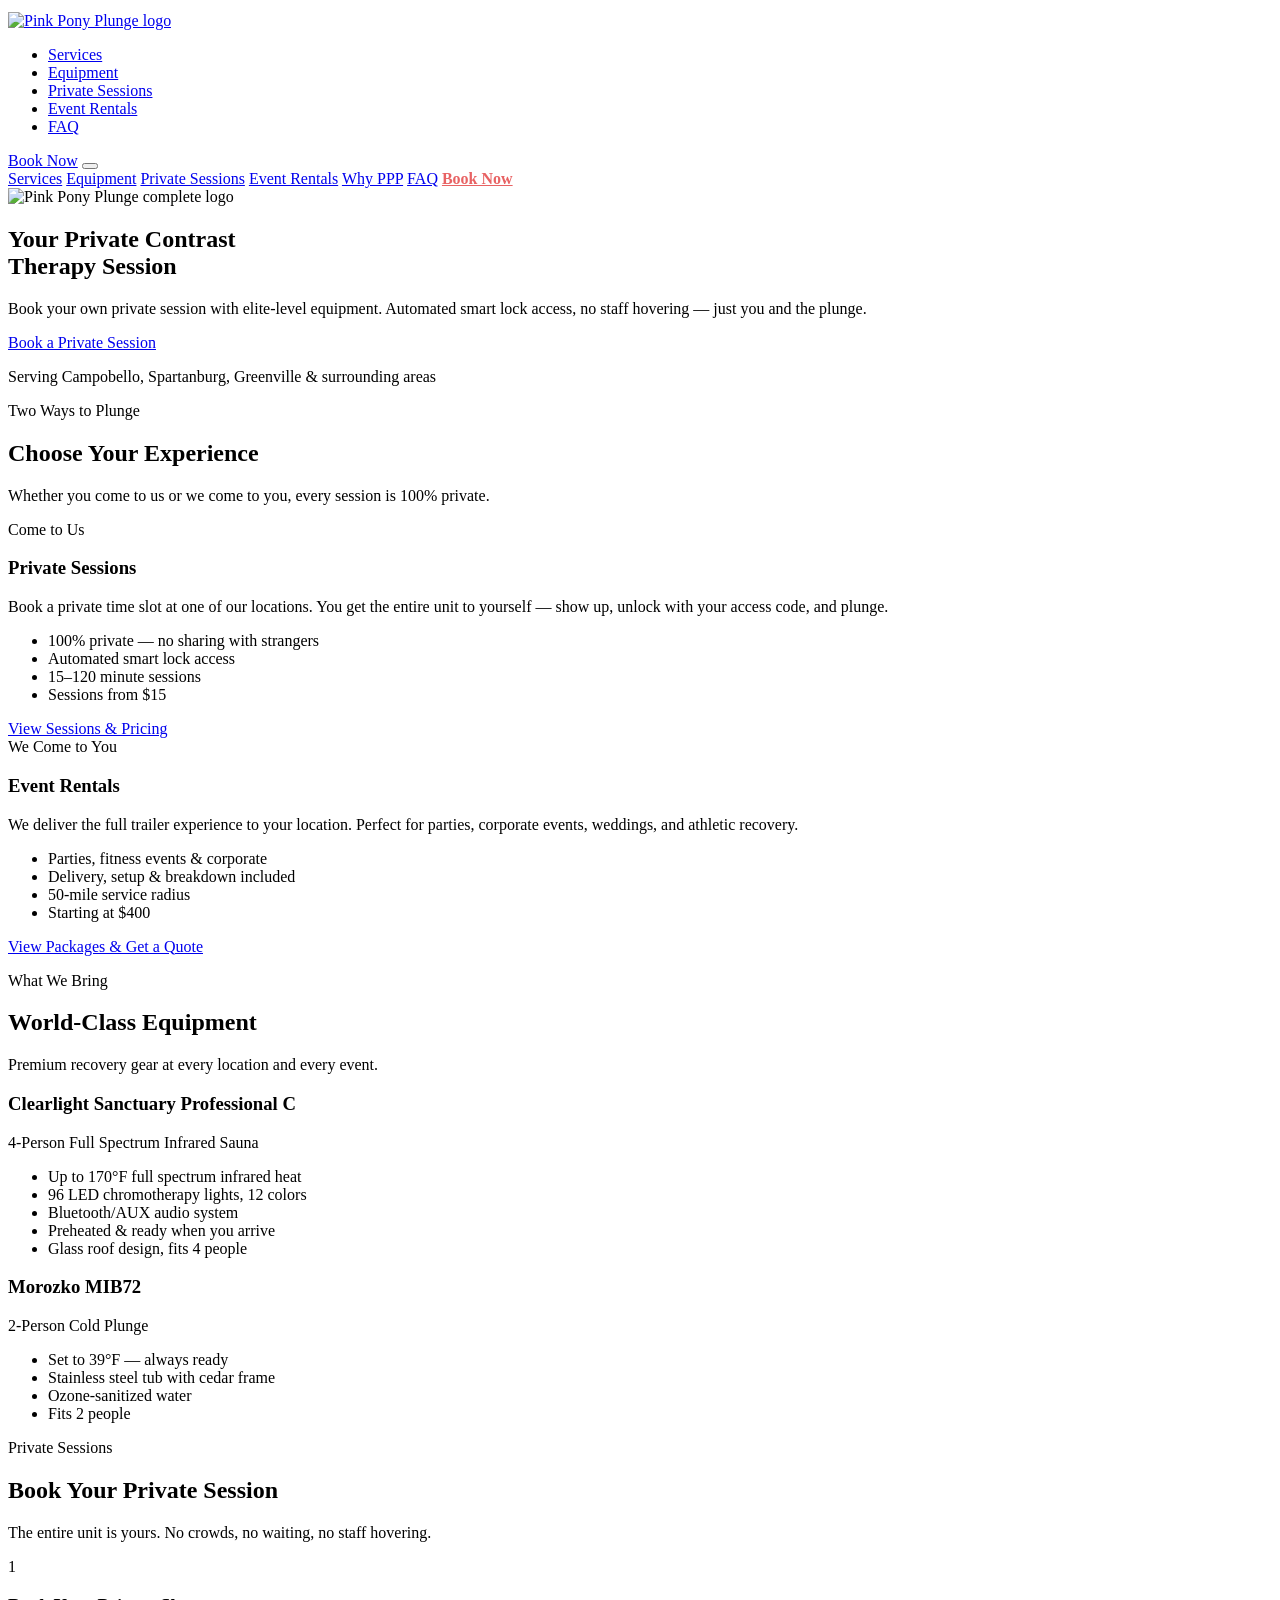
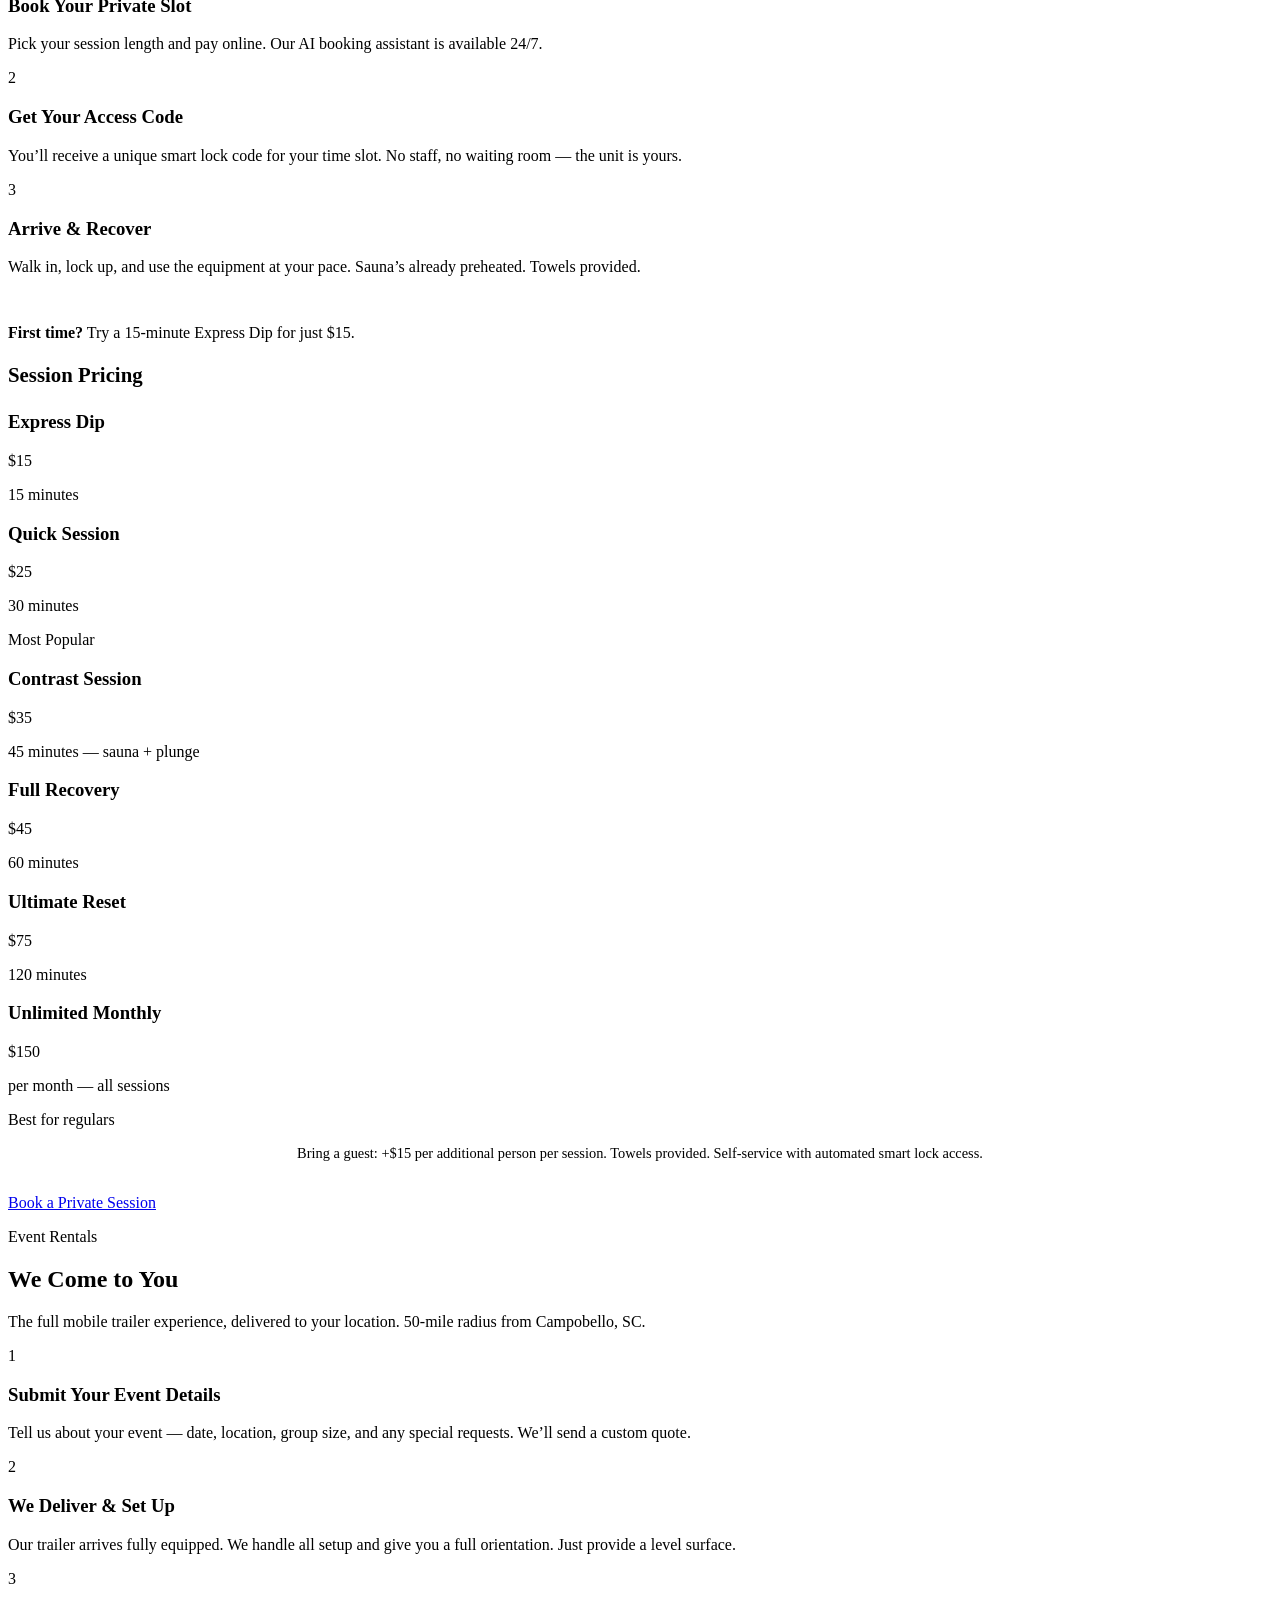
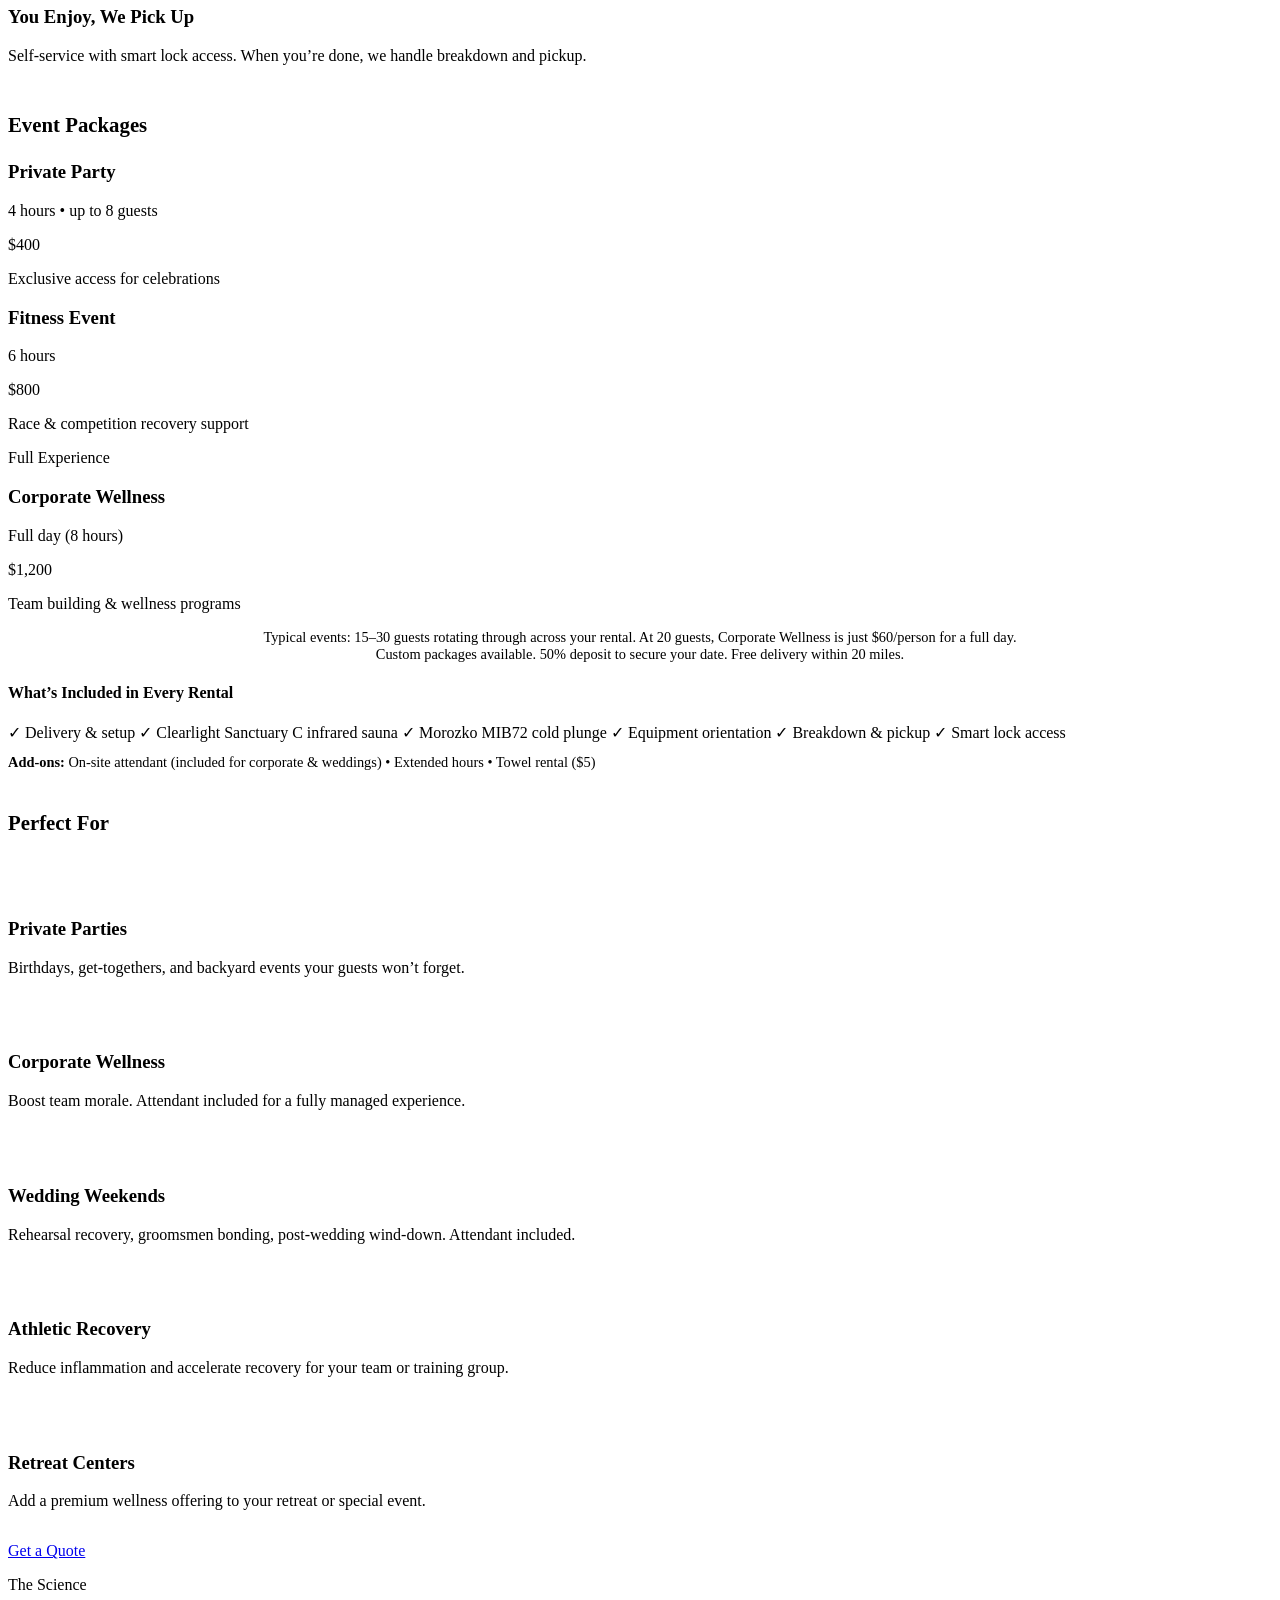
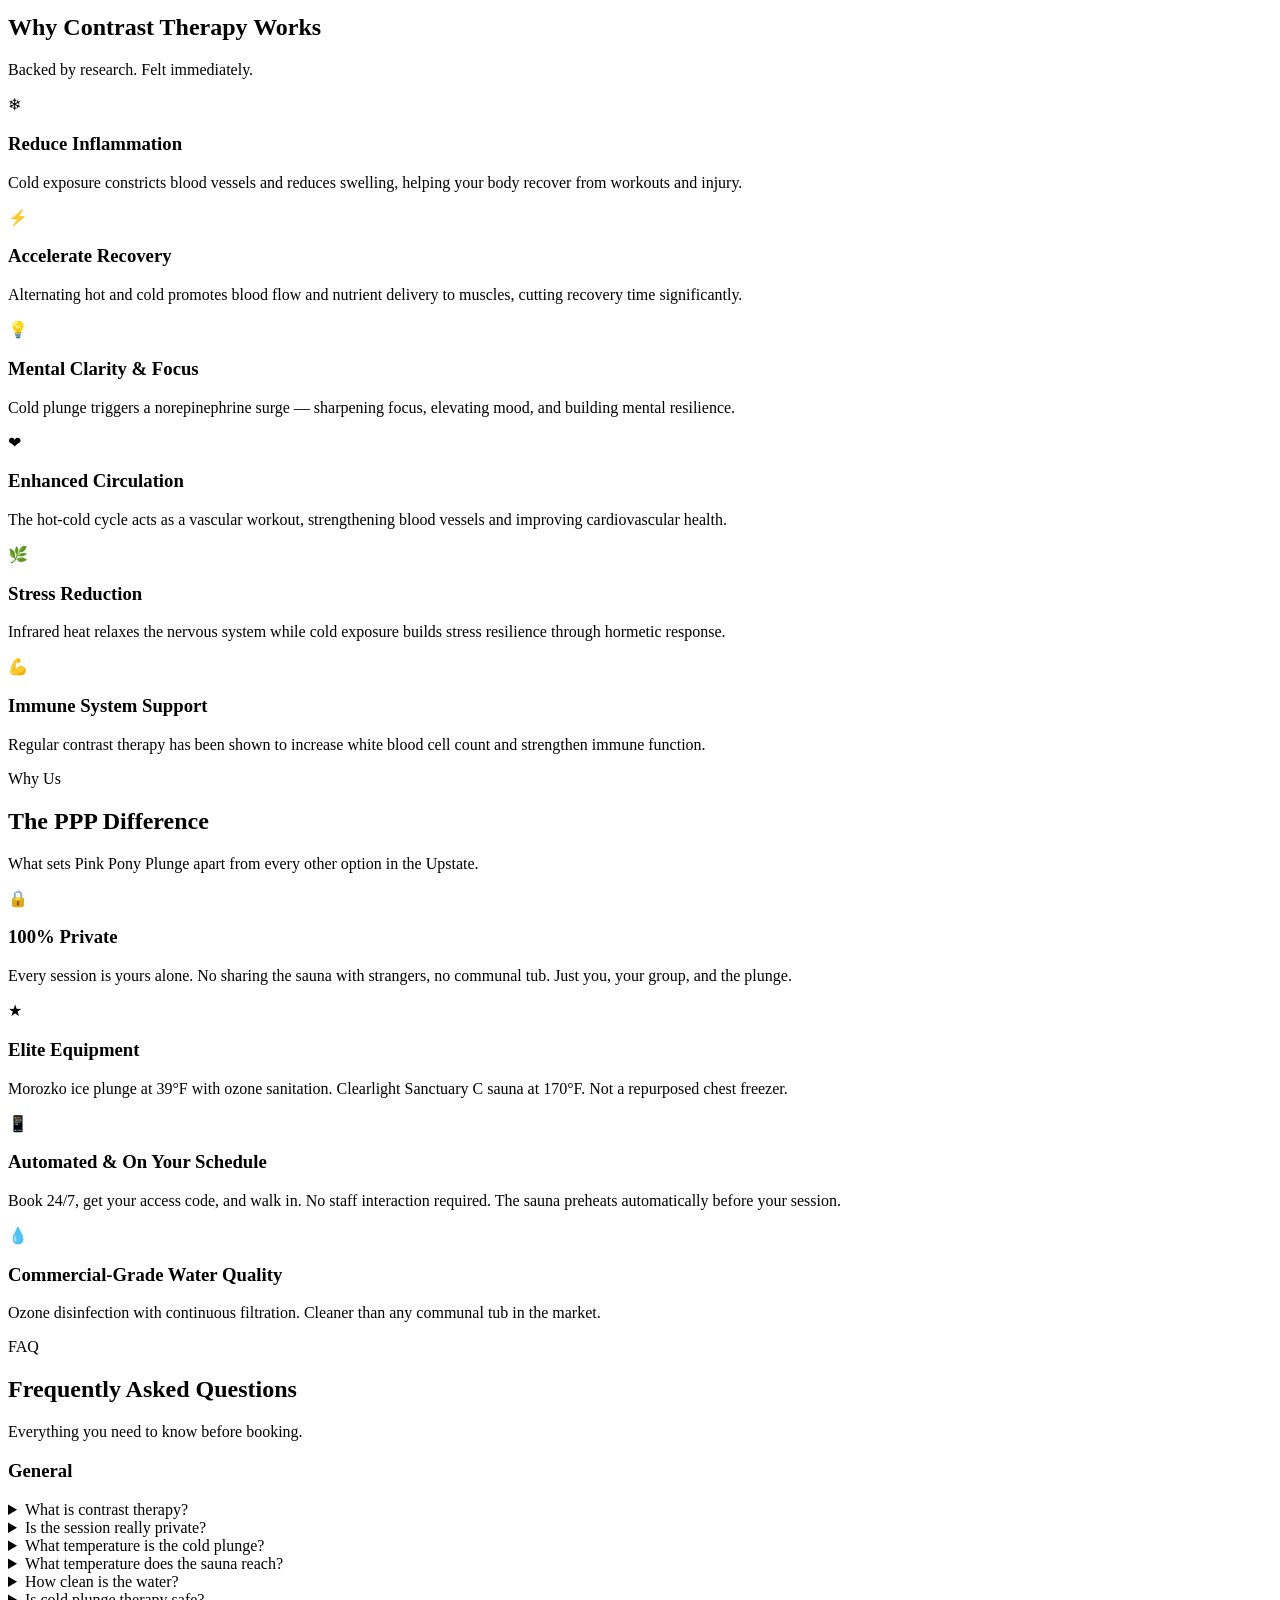
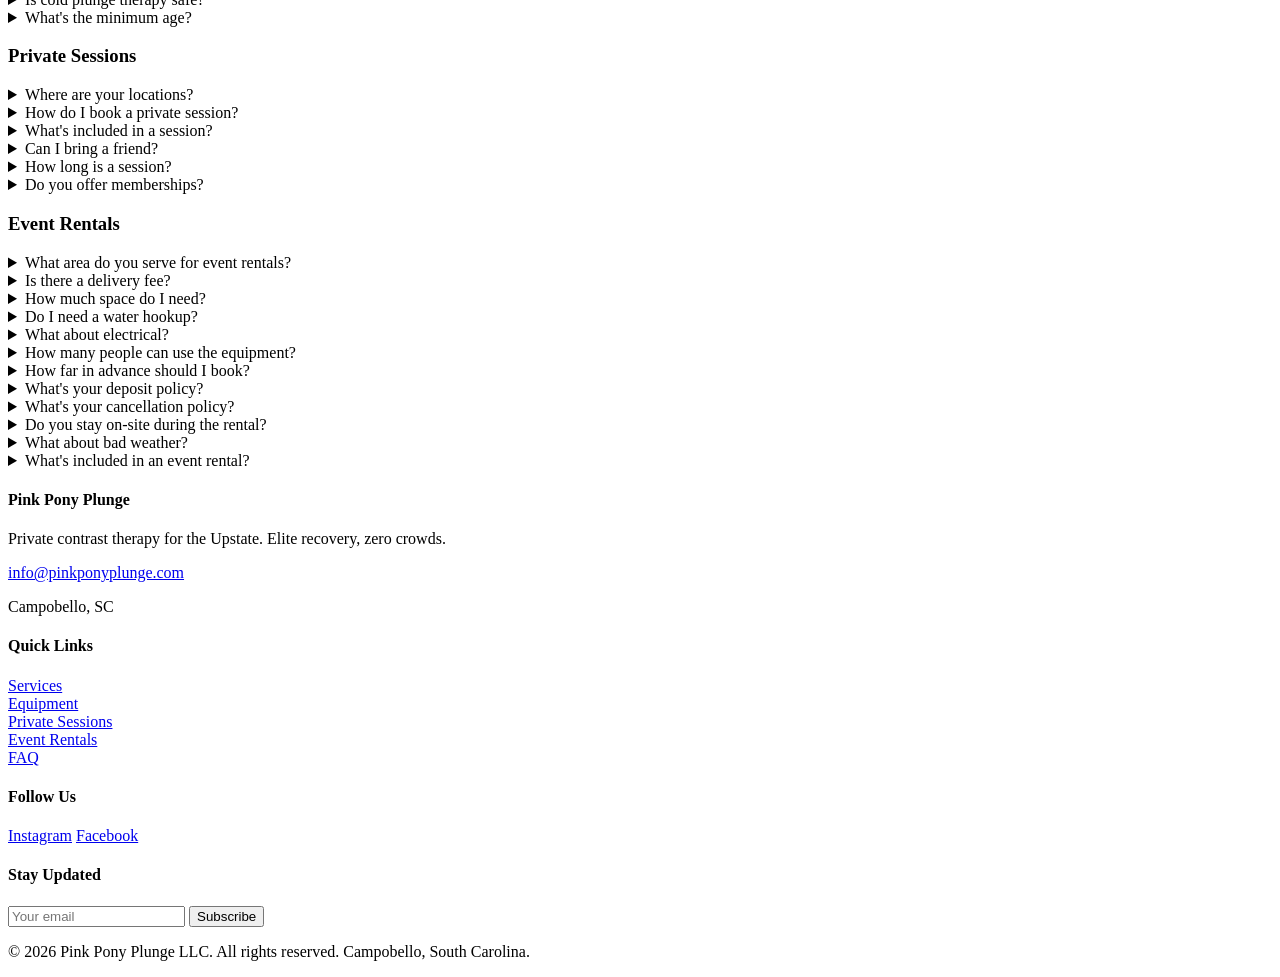
==== index.html @ 8731144d "Remove internal specs, show only booker-relevant content - Equipment: remove warranty, EMF/ELF jargo" ====
<!DOCTYPE html>
<html lang="en">

<head>
    <meta charset="UTF-8">
    <meta name="viewport" content="width=device-width, initial-scale=1.0">
    <title>Pink Pony Plunge | Private Sauna & Cold Plunge | Upstate SC</title>
    <meta name="description"
        content="Private contrast therapy sessions in Upstate SC. Book your own private sauna and cold plunge session with automated smart lock access. No crowds, no waiting.">
    <meta property="og:title" content="Pink Pony Plunge | Private Sauna & Cold Plunge">
    <meta property="og:description"
        content="Private contrast therapy for the Upstate. Book your own session with elite equipment and automated access.">
    <meta property="og:type" content="website">
    <link rel="icon" href="assets/favicon.png" type="image/png">
    <link rel="stylesheet" href="styles.css?v=4">
</head>

<body>

    <!-- ========== NAVIGATION ========== -->
    <nav class="navbar">
        <div class="container">
            <a href="#" class="nav-logo">
                <img src="assets/logo-cleaned.png" alt="Pink Pony Plunge logo"
                    style="height: 96px; width: auto; margin-top: 4px;">
            </a>

            <ul class="nav-links">
                <li><a href="#services">Services</a></li>
                <li><a href="#equipment">Equipment</a></li>
                <li><a href="#sessions">Private Sessions</a></li>
                <li><a href="#rentals">Event Rentals</a></li>
                <li><a href="#faq">FAQ</a></li>
            </ul>

            <a href="mailto:info@pinkponyplunge.com?subject=Booking%20Inquiry" class="btn btn-fire btn-sm nav-cta">Book
                Now</a>

            <button class="hamburger" id="hamburger" aria-label="Open menu">
                <span></span><span></span><span></span>
            </button>
        </div>

        <div class="mobile-menu" id="mobileMenu">
            <a href="#services">Services</a>
            <a href="#equipment">Equipment</a>
            <a href="#sessions">Private Sessions</a>
            <a href="#rentals">Event Rentals</a>
            <a href="#difference">Why PPP</a>
            <a href="#faq">FAQ</a>
            <a href="mailto:info@pinkponyplunge.com?subject=Booking%20Inquiry"
                style="color: #E86263; font-weight: 700;">Book Now</a>
        </div>
    </nav>

    <!-- ========== HERO ========== -->
    <section class="hero">
        <div class="container">
            <div class="hero-ribbon">
                <img src="assets/logo-cleaned.png" alt="Pink Pony Plunge complete logo" class="hero-logo">
            </div>
            <h1>Your Private Contrast<br>Therapy Session</h1>
            <p class="tagline">Book your own private session with elite-level equipment. Automated smart lock access, no staff hovering &mdash; just you and the plunge.</p>
            <div class="hero-buttons">
                <a href="#sessions" class="btn btn-fire">Book a Private Session</a>
                <a href="#rentals" class="btn btn-outline" style="border-color: #fff; color: #fff;">Rent for Your
                    Event</a>
            </div>
            <p class="service-area">Serving Campobello, Spartanburg, Greenville & surrounding areas</p>
        </div>
    </section>

    <!-- ========== TWO PATHS (Service Split) ========== -->
    <section id="services">
        <div class="container text-center">
            <p class="section-label">Two Ways to Plunge</p>
            <h2 class="section-title">Choose Your Experience</h2>
            <p class="section-subtitle">Whether you come to us or we come to you, every session is 100% private.</p>

            <div class="service-split">
                <div class="service-path path-fire">
                    <div class="path-badge">Come to Us</div>
                    <h3>Private Sessions</h3>
                    <p>Book a private time slot at one of our locations. You get the entire unit to yourself &mdash; show up, unlock with your access code, and plunge.</p>
                    <ul>
                        <li>100% private &mdash; no sharing with strangers</li>
                        <li>Automated smart lock access</li>
                        <li>15&ndash;120 minute sessions</li>
                        <li>Sessions from $15</li>
                    </ul>
                    <a href="#sessions" class="btn btn-fire">View Sessions & Pricing</a>
                </div>

                <div class="service-path path-ice">
                    <div class="path-badge">We Come to You</div>
                    <h3>Event Rentals</h3>
                    <p>We deliver the full trailer experience to your location. Perfect for parties, corporate events,
                        weddings, and athletic recovery.</p>
                    <ul>
                        <li>Parties, fitness events &amp; corporate</li>
                        <li>Delivery, setup &amp; breakdown included</li>
                        <li>50-mile service radius</li>
                        <li>Starting at $400</li>
                    </ul>
                    <a href="#rentals" class="btn btn-ice">View Packages & Get a Quote</a>
                </div>
            </div>
        </div>
    </section>

    <!-- ========== WHAT WE BRING ========== -->
    <section id="equipment" style="background: var(--ice-crystal);">
        <div class="container text-center">
            <p class="section-label">What We Bring</p>
            <h2 class="section-title">World-Class Equipment</h2>
            <p class="section-subtitle">Premium recovery gear at every location and every event.</p>

            <div class="equipment-grid">
                <div class="equipment-card fire">
                    <h3>Clearlight Sanctuary Professional C</h3>
                    <p class="card-subtitle">4-Person Full Spectrum Infrared Sauna</p>
                    <ul>
                        <li>Up to 170&deg;F full spectrum infrared heat</li>
                        <li>96 LED chromotherapy lights, 12 colors</li>
                        <li>Bluetooth/AUX audio system</li>
                        <li>Preheated &amp; ready when you arrive</li>
                        <li>Glass roof design, fits 4 people</li>
                    </ul>
                </div>

                <div class="equipment-card ice">
                    <h3>Morozko MIB72</h3>
                    <p class="card-subtitle">2-Person Cold Plunge</p>
                    <ul>
                        <li>Set to 39&deg;F &mdash; always ready</li>
                        <li>Stainless steel tub with cedar frame</li>
                        <li>Ozone-sanitized water</li>
                        <li>Fits 2 people</li>
                    </ul>
                </div>
            </div>
        </div>
    </section>

    <!-- ========== PRIVATE SESSIONS ========== -->
    <section id="sessions">
        <div class="container">
            <div class="text-center">
                <p class="section-label">Private Sessions</p>
                <h2 class="section-title">Book Your Private Session</h2>
                <p class="section-subtitle">The entire unit is yours. No crowds, no waiting, no staff hovering.</p>
            </div>

            <!-- How It Works -->
            <div class="steps-grid" style="margin-bottom: 48px;">
                <div class="step">
                    <div class="step-number">1</div>
                    <h3>Book Your Private Slot</h3>
                    <p>Pick your session length and pay online. Our AI booking assistant is available 24/7.</p>
                </div>
                <div class="step">
                    <div class="step-number">2</div>
                    <h3>Get Your Access Code</h3>
                    <p>You&rsquo;ll receive a unique smart lock code for your time slot. No staff, no waiting room &mdash; the unit is yours.</p>
                </div>
                <div class="step">
                    <div class="step-number">3</div>
                    <h3>Arrive & Recover</h3>
                    <p>Walk in, lock up, and use the equipment at your pace. Sauna&rsquo;s already preheated. Towels provided.</p>
                </div>
            </div>

            <!-- First-Timer Callout -->
            <div class="first-timer-banner">
                <strong>First time?</strong> Try a 15-minute Express Dip for just $15.
            </div>

            <!-- Session Pricing -->
            <div class="text-center">
                <h3 style="font-size: 1.3rem; margin-bottom: 24px; color: var(--charcoal);">Session Pricing</h3>
            </div>

            <div class="pricing-grid pricing-grid-6">
                <div class="pricing-card">
                    <h3>Express Dip</h3>
                    <div class="price">$15</div>
                    <p class="price-detail">15 minutes</p>
                </div>
                <div class="pricing-card">
                    <h3>Quick Session</h3>
                    <div class="price">$25</div>
                    <p class="price-detail">30 minutes</p>
                </div>
                <div class="pricing-card featured">
                    <span class="pricing-badge">Most Popular</span>
                    <h3>Contrast Session</h3>
                    <div class="price">$35</div>
                    <p class="price-detail">45 minutes &mdash; sauna + plunge</p>
                </div>
                <div class="pricing-card">
                    <h3>Full Recovery</h3>
                    <div class="price">$45</div>
                    <p class="price-detail">60 minutes</p>
                </div>
                <div class="pricing-card">
                    <h3>Ultimate Reset</h3>
                    <div class="price">$75</div>
                    <p class="price-detail">120 minutes</p>
                </div>
                <div class="pricing-card">
                    <h3>Unlimited Monthly</h3>
                    <div class="price">$150</div>
                    <p class="price-detail">per month &mdash; all sessions</p>
                    <span class="savings">Best for regulars</span>
                </div>
            </div>

            <p style="text-align: center; margin-top: 16px; color: var(--slate-gray); font-size: 0.9rem;">
                Bring a guest: +$15 per additional person per session. Towels provided. Self-service with automated smart lock access.
            </p>

            <div class="text-center" style="margin-top: 32px;">
                <a href="mailto:info@pinkponyplunge.com?subject=Book%20a%20Private%20Session" class="btn btn-fire">Book
                    a Private Session</a>
            </div>
        </div>
    </section>

    <!-- ========== EVENT RENTALS ========== -->
    <section id="rentals" style="background: var(--ice-crystal);">
        <div class="container">
            <div class="text-center">
                <p class="section-label">Event Rentals</p>
                <h2 class="section-title">We Come to You</h2>
                <p class="section-subtitle">The full mobile trailer experience, delivered to your location. 50-mile
                    radius from Campobello, SC.</p>
            </div>

            <!-- How It Works: Rentals -->
            <div class="steps-grid" style="margin-bottom: 48px;">
                <div class="step">
                    <div class="step-number">1</div>
                    <h3>Submit Your Event Details</h3>
                    <p>Tell us about your event &mdash; date, location, group size, and any special requests.
                        We&rsquo;ll send a custom quote.</p>
                </div>
                <div class="step">
                    <div class="step-number">2</div>
                    <h3>We Deliver & Set Up</h3>
                    <p>Our trailer arrives fully equipped. We handle all setup and give you a full orientation. Just
                        provide a level surface.</p>
                </div>
                <div class="step">
                    <div class="step-number">3</div>
                    <h3>You Enjoy, We Pick Up</h3>
                    <p>Self-service with smart lock access. When you&rsquo;re done, we handle breakdown and pickup.</p>
                </div>
            </div>

            <!-- Event Packages -->
            <div class="text-center">
                <h3 style="font-size: 1.3rem; margin-bottom: 24px; color: var(--charcoal);">Event Packages</h3>
            </div>

            <div class="rental-grid">
                <div class="rental-card">
                    <h3>Private Party</h3>
                    <p class="rental-duration">4 hours &bull; up to 8 guests</p>
                    <div class="price">$400</div>
                    <p class="price-detail">Exclusive access for celebrations</p>
                </div>
                <div class="rental-card">
                    <h3>Fitness Event</h3>
                    <p class="rental-duration">6 hours</p>
                    <div class="price">$800</div>
                    <p class="price-detail">Race &amp; competition recovery support</p>
                </div>
                <div class="rental-card featured">
                    <span class="pricing-badge">Full Experience</span>
                    <h3>Corporate Wellness</h3>
                    <p class="rental-duration">Full day (8 hours)</p>
                    <div class="price">$1,200</div>
                    <p class="price-detail">Team building &amp; wellness programs</p>
                </div>
            </div>

            <p style="text-align: center; margin-top: 16px; color: var(--slate-gray); font-size: 0.9rem;">
                Typical events: 15&ndash;30 guests rotating through across your rental. At 20 guests, Corporate Wellness is just $60/person for a full day.<br>
                Custom packages available. 50% deposit to secure your date. Free delivery within 20 miles.
            </p>

            <!-- What's Included -->
            <div class="included-box">
                <h4>What&rsquo;s Included in Every Rental</h4>
                <div class="included-grid">
                    <span>&#10003; Delivery &amp; setup</span>
                    <span>&#10003; Clearlight Sanctuary C infrared sauna</span>
                    <span>&#10003; Morozko MIB72 cold plunge</span>
                    <span>&#10003; Equipment orientation</span>
                    <span>&#10003; Breakdown &amp; pickup</span>
                    <span>&#10003; Smart lock access</span>
                </div>
                <p style="margin-top: 12px; font-size: 0.9rem; color: var(--slate-gray);">
                    <strong>Add-ons:</strong> On-site attendant (included for corporate &amp; weddings) &bull; Extended
                    hours &bull; Towel rental ($5)
                </p>
            </div>

            <!-- Use Cases -->
            <div class="text-center" style="margin-top: 40px;">
                <h3 style="font-size: 1.3rem; margin-bottom: 24px; color: var(--charcoal);">Perfect For</h3>
            </div>

            <div class="usecases-grid">
                <div class="usecase-card">
                    <div class="usecase-icon">
                        <svg xmlns="http://www.w3.org/2000/svg" fill="none" viewBox="0 0 24 24" stroke-width="1.5"
                            stroke="var(--fire-coral)" style="width: 36px; height: 36px;">
                            <path stroke-linecap="round" stroke-linejoin="round"
                                d="M9.813 15.904L9 18.75l-.813-2.846a4.5 4.5 0 00-3.09-3.09L2.25 12l2.846-.813a4.5 4.5 0 003.09-3.09L9 5.25l.813 2.846a4.5 4.5 0 003.09 3.09L15.75 12l-2.846.813a4.5 4.5 0 00-3.09 3.09zM18.259 8.715L18 9.75l-.259-1.035a3.375 3.375 0 00-2.455-2.456L14.25 6l1.036-.259a3.375 3.375 0 002.455-2.456L18 2.25l.259 1.035a3.375 3.375 0 002.456 2.456L21.75 6l-1.035.259a3.375 3.375 0 00-2.456 2.456zM16.894 20.567L16.5 21.75l-.394-1.183a2.25 2.25 0 00-1.423-1.423L13.5 18.75l1.183-.394a2.25 2.25 0 001.423-1.423l.394-1.183.394 1.183a2.25 2.25 0 001.423 1.423l1.183.394-1.183.394a2.25 2.25 0 00-1.423 1.423z" />
                        </svg>
                    </div>
                    <h3>Private Parties</h3>
                    <p>Birthdays, get-togethers, and backyard events your guests won&rsquo;t forget.</p>
                </div>
                <div class="usecase-card">
                    <div class="usecase-icon">
                        <svg xmlns="http://www.w3.org/2000/svg" fill="none" viewBox="0 0 24 24" stroke-width="1.5"
                            stroke="var(--sky-blue)" style="width: 36px; height: 36px;">
                            <path stroke-linecap="round" stroke-linejoin="round"
                                d="M2.25 21h19.5m-18-18v18m10.5-18v18m6-13.5V21M6.75 6.75h.75m-.75 3h.75m-.75 3h.75m3-6h.75m-.75 3h.75m-.75 3h.75M6.75 21v-3.375c0-.621.504-1.125 1.125-1.125h2.25c.621 0 1.125.504 1.125 1.125V21M3 3h12m-.75 4.5H21m-3.75 3.75h.008v.008h-.008v-.008zm0 3h.008v.008h-.008v-.008zm0 3h.008v.008h-.008v-.008z" />
                        </svg>
                    </div>
                    <h3>Corporate Wellness</h3>
                    <p>Boost team morale. Attendant included for a fully managed experience.</p>
                </div>
                <div class="usecase-card">
                    <div class="usecase-icon">
                        <svg xmlns="http://www.w3.org/2000/svg" fill="none" viewBox="0 0 24 24" stroke-width="1.5"
                            stroke="var(--fire-coral)" style="width: 36px; height: 36px;">
                            <path stroke-linecap="round" stroke-linejoin="round"
                                d="M21 8.25c0-2.485-2.099-4.5-4.688-4.5-1.935 0-3.597 1.126-4.312 2.733-.715-1.607-2.377-2.733-4.313-2.733C5.1 3.75 3 5.765 3 8.25c0 7.22 9 12 9 12s9-4.78 9-12z" />
                        </svg>
                    </div>
                    <h3>Wedding Weekends</h3>
                    <p>Rehearsal recovery, groomsmen bonding, post-wedding wind-down. Attendant included.</p>
                </div>
                <div class="usecase-card">
                    <div class="usecase-icon">
                        <svg xmlns="http://www.w3.org/2000/svg" fill="none" viewBox="0 0 24 24" stroke-width="1.5"
                            stroke="var(--sky-blue)" style="width: 36px; height: 36px;">
                            <path stroke-linecap="round" stroke-linejoin="round"
                                d="M3.75 13.5l10.5-11.25L12 10.5h8.25L9.75 21.75 12 13.5H3.75z" />
                        </svg>
                    </div>
                    <h3>Athletic Recovery</h3>
                    <p>Reduce inflammation and accelerate recovery for your team or training group.</p>
                </div>
                <div class="usecase-card">
                    <div class="usecase-icon">
                        <svg xmlns="http://www.w3.org/2000/svg" fill="none" viewBox="0 0 24 24" stroke-width="1.5"
                            stroke="var(--fire-coral)" style="width: 36px; height: 36px;">
                            <path stroke-linecap="round" stroke-linejoin="round"
                                d="M9 6.75V15m6-6v8.25m.503 3.498l4.875-2.437c.381-.19.622-.58.622-1.006V4.82c0-.836-.88-1.38-1.628-1.006l-3.869 1.934c-.317.159-.69.159-1.006 0L9.503 3.252a1.125 1.125 0 00-1.006 0L3.622 5.689C3.24 5.88 3 6.27 3 6.695V19.18c0 .836.88 1.38 1.628 1.006l3.869-1.934c.317-.159.69-.159 1.006 0l4.994 2.497c.317.158.69.158 1.006 0z" />
                        </svg>
                    </div>
                    <h3>Retreat Centers</h3>
                    <p>Add a premium wellness offering to your retreat or special event.</p>
                </div>
            </div>

            <div class="text-center" style="margin-top: 32px;">
                <a href="mailto:info@pinkponyplunge.com?subject=Event%20Rental%20Inquiry" class="btn btn-ice">Get a
                    Quote</a>
            </div>
        </div>
    </section>

    <!-- ========== BENEFITS ========== -->
    <section id="benefits">
        <div class="container text-center">
            <p class="section-label">The Science</p>
            <h2 class="section-title">Why Contrast Therapy Works</h2>
            <p class="section-subtitle">Backed by research. Felt immediately.</p>

            <div class="benefits-grid" style="text-align: left;">
                <div class="benefit-item">
                    <div class="benefit-icon cool">&#10052;</div>
                    <div>
                        <h3>Reduce Inflammation</h3>
                        <p>Cold exposure constricts blood vessels and reduces swelling, helping your body recover from
                            workouts and injury.</p>
                    </div>
                </div>
                <div class="benefit-item">
                    <div class="benefit-icon warm">&#9889;</div>
                    <div>
                        <h3>Accelerate Recovery</h3>
                        <p>Alternating hot and cold promotes blood flow and nutrient delivery to muscles, cutting
                            recovery time significantly.</p>
                    </div>
                </div>
                <div class="benefit-item">
                    <div class="benefit-icon cool">&#128161;</div>
                    <div>
                        <h3>Mental Clarity & Focus</h3>
                        <p>Cold plunge triggers a norepinephrine surge &mdash; sharpening focus, elevating mood, and
                            building mental resilience.</p>
                    </div>
                </div>
                <div class="benefit-item">
                    <div class="benefit-icon warm">&#10084;</div>
                    <div>
                        <h3>Enhanced Circulation</h3>
                        <p>The hot-cold cycle acts as a vascular workout, strengthening blood vessels and improving
                            cardiovascular health.</p>
                    </div>
                </div>
                <div class="benefit-item">
                    <div class="benefit-icon cool">&#127807;</div>
                    <div>
                        <h3>Stress Reduction</h3>
                        <p>Infrared heat relaxes the nervous system while cold exposure builds stress resilience through
                            hormetic response.</p>
                    </div>
                </div>
                <div class="benefit-item">
                    <div class="benefit-icon warm">&#128170;</div>
                    <div>
                        <h3>Immune System Support</h3>
                        <p>Regular contrast therapy has been shown to increase white blood cell count and strengthen
                            immune function.</p>
                    </div>
                </div>
            </div>
        </div>
    </section>

    <!-- ========== THE PPP DIFFERENCE ========== -->
    <section id="difference" style="background: var(--ice-crystal);">
        <div class="container text-center">
            <p class="section-label">Why Us</p>
            <h2 class="section-title">The PPP Difference</h2>
            <p class="section-subtitle">What sets Pink Pony Plunge apart from every other option in the Upstate.</p>

            <div class="difference-grid">
                <div class="difference-card">
                    <div class="difference-icon">&#128274;</div>
                    <h3>100% Private</h3>
                    <p>Every session is yours alone. No sharing the sauna with strangers, no communal tub. Just you, your group, and the plunge.</p>
                </div>
                <div class="difference-card">
                    <div class="difference-icon">&#9733;</div>
                    <h3>Elite Equipment</h3>
                    <p>Morozko ice plunge at 39&deg;F with ozone sanitation. Clearlight Sanctuary C sauna at 170&deg;F. Not a repurposed chest freezer.</p>
                </div>
                <div class="difference-card">
                    <div class="difference-icon">&#128241;</div>
                    <h3>Automated & On Your Schedule</h3>
                    <p>Book 24/7, get your access code, and walk in. No staff interaction required. The sauna preheats automatically before your session.</p>
                </div>
                <div class="difference-card">
                    <div class="difference-icon">&#128167;</div>
                    <h3>Commercial-Grade Water Quality</h3>
                    <p>Ozone disinfection with continuous filtration. Cleaner than any communal tub in the market.</p>
                </div>
            </div>
        </div>
    </section>

    <!-- ========== FAQ ========== -->
    <section id="faq" class="faq-section">
        <div class="container">
            <div class="text-center">
                <p class="section-label">FAQ</p>
                <h2 class="section-title">Frequently Asked Questions</h2>
                <p class="section-subtitle">Everything you need to know before booking.</p>
            </div>

            <div class="faq-list">
                <!-- General -->
                <div class="faq-category">
                    <h3 class="faq-category-title">General</h3>

                    <details>
                        <summary>What is contrast therapy?</summary>
                        <p>Contrast therapy alternates between hot (sauna) and cold (plunge) exposure. This hot-cold
                            cycling boosts circulation, reduces inflammation, speeds recovery, and delivers a powerful
                            mood and energy boost.</p>
                    </details>
                    <details>
                        <summary>Is the session really private?</summary>
                        <p>Yes. When you book a time slot, the entire unit is exclusively yours. You won&rsquo;t see another customer. Our smart lock system ensures only you can access the unit during your session.</p>
                    </details>
                    <details>
                        <summary>What temperature is the cold plunge?</summary>
                        <p>The cold plunge is set to 39&deg;F &mdash; cold enough to get the full benefits of cold exposure.</p>
                    </details>
                    <details>
                        <summary>What temperature does the sauna reach?</summary>
                        <p>The Clearlight Sanctuary C infrared sauna reaches up to 170&deg;F with full spectrum infrared heat.</p>
                    </details>
                    <details>
                        <summary>How clean is the water?</summary>
                        <p>Our cold plunge uses ozone disinfection with continuous filtration. The water is commercial-grade clean &mdash; far cleaner than any communal tub you&rsquo;ll find.</p>
                    </details>
                    <details>
                        <summary>Is cold plunge therapy safe?</summary>
                        <p>Cold plunge therapy is generally safe for healthy adults. However, we recommend consulting
                            your physician before use, especially if you have heart conditions, are pregnant, or have
                            other health concerns. All users must sign a liability waiver.</p>
                    </details>
                    <details>
                        <summary>What's the minimum age?</summary>
                        <p>Users must be 16 or older. Minors require parent/guardian consent.</p>
                    </details>
                </div>

                <!-- Private Sessions -->
                <div class="faq-category">
                    <h3 class="faq-category-title">Private Sessions</h3>

                    <details>
                        <summary>Where are your locations?</summary>
                        <p>We operate at fixed locations in the Upstate SC area, including Landrum (weekdays) and TIEC (weekends). Check back for current sites and hours.</p>
                    </details>
                    <details>
                        <summary>How do I book a private session?</summary>
                        <p>Choose your session length, pick an available time slot, and pay online. You&rsquo;ll receive a unique smart lock access code for your session. Just show up at your scheduled time &mdash; the sauna will already be preheated.</p>
                    </details>
                    <details>
                        <summary>What's included in a session?</summary>
                        <p>Every session is fully private &mdash; the entire unit is yours. Equipment is preheated and ready. Towels are provided. You have smart lock access for your time slot with no staff interaction required.</p>
                    </details>
                    <details>
                        <summary>Can I bring a friend?</summary>
                        <p>Absolutely. Your session is private, so bring a friend, partner, or training buddy. Each additional guest is $15. The sauna fits 4 and the plunge fits 2 &mdash; everyone in your group is covered under your booking time slot.</p>
                    </details>
                    <details>
                        <summary>How long is a session?</summary>
                        <p>We offer five session lengths: 15-minute Express Dip ($15), 30-minute Quick Session ($25), 45-minute Contrast Session ($35), 60-minute Full Recovery ($45), and 120-minute Ultimate Reset ($75).</p>
                    </details>
                    <details>
                        <summary>Do you offer memberships?</summary>
                        <p>Yes! Our Unlimited Monthly membership ($150/month) gives you unlimited access to all session types &mdash; the best value for regular plungers.</p>
                    </details>
                </div>

                <!-- Event Rentals -->
                <div class="faq-category">
                    <h3 class="faq-category-title">Event Rentals</h3>

                    <details>
                        <summary>What area do you serve for event rentals?</summary>
                        <p>We deliver within a 50-mile radius of Campobello, SC, including Tryon, Landrum, Spartanburg,
                            Greenville, and surrounding areas.</p>
                    </details>
                    <details>
                        <summary>Is there a delivery fee?</summary>
                        <p>Delivery is free within 20 miles of Campobello. Beyond that, fees are tiered by distance.</p>
                    </details>
                    <details>
                        <summary>How much space do I need?</summary>
                        <p>You&rsquo;ll need a level surface that can accommodate our 8.5&rsquo; &times; 20&rsquo;
                            trailer, plus room for safe access and setup.</p>
                    </details>
                    <details>
                        <summary>Do I need a water hookup?</summary>
                        <p>A standard garden hose connection is needed for the initial fill. We handle the rest.</p>
                    </details>
                    <details>
                        <summary>What about electrical?</summary>
                        <p>We&rsquo;ll confirm power requirements during booking. We handle all the logistics.</p>
                    </details>
                    <details>
                        <summary>How many people can use the equipment?</summary>
                        <p>The sauna comfortably fits 4 people; the cold plunge accommodates 2 at a time. For larger
                            events, guests rotate through.</p>
                    </details>
                    <details>
                        <summary>How far in advance should I book?</summary>
                        <p>We require a minimum of 3 days notice. For weekends, weddings, and events, we recommend
                            booking 2&ndash;4 weeks ahead.</p>
                    </details>
                    <details>
                        <summary>What's your deposit policy?</summary>
                        <p>We require a 50% deposit to secure your date, with the balance due before your event.</p>
                    </details>
                    <details>
                        <summary>What's your cancellation policy?</summary>
                        <p>Cancel with 7 days notice for a full refund. We also offer full refunds for weather-related
                            cancellations &mdash; we always err on the side of the customer.</p>
                    </details>
                    <details>
                        <summary>Do you stay on-site during the rental?</summary>
                        <p>Standard rentals are self-service after we set up and orient you. An on-site attendant is
                            available as a paid add-on, and is included for corporate events and weddings.</p>
                    </details>
                    <details>
                        <summary>What about bad weather?</summary>
                        <p>You can cancel for weather with a full refund. We&rsquo;ll work with you to reschedule if
                            possible.</p>
                    </details>
                    <details>
                        <summary>What's included in an event rental?</summary>
                        <p>Delivery, setup, the Clearlight Sanctuary C infrared sauna, Morozko MIB72 cold plunge, equipment
                            orientation, and breakdown/pickup. See our packages for details.</p>
                    </details>
                </div>
            </div>
        </div>
    </section>

    <!-- ========== FOOTER ========== -->
    <footer class="footer">
        <div class="container">
            <div class="footer-grid">
                <div>
                    <h4>Pink Pony Plunge</h4>
                    <p>Private contrast therapy for the Upstate. Elite recovery, zero crowds.</p>
                    <p style="margin-top: 12px;">
                        <a href="mailto:info@pinkponyplunge.com">info@pinkponyplunge.com</a>
                    </p>
                    <p>Campobello, SC</p>
                </div>

                <div>
                    <h4>Quick Links</h4>
                    <p>
                        <a href="#services">Services</a><br>
                        <a href="#equipment">Equipment</a><br>
                        <a href="#sessions">Private Sessions</a><br>
                        <a href="#rentals">Event Rentals</a><br>
                        <a href="#faq">FAQ</a>
                    </p>
                </div>

                <div>
                    <h4>Follow Us</h4>
                    <div class="social-links">
                        <a href="https://instagram.com/pinkponyplunge" target="_blank" rel="noopener">Instagram</a>
                        <a href="https://facebook.com/pinkponyplunge" target="_blank" rel="noopener">Facebook</a>
                    </div>
                    <div style="margin-top: 20px;">
                        <h4>Stay Updated</h4>
                        <form class="email-signup"
                            onsubmit="event.preventDefault(); alert('Email signup coming soon!');">
                            <input type="email" placeholder="Your email" required>
                            <button type="submit">Subscribe</button>
                        </form>
                    </div>
                </div>
            </div>

            <div class="footer-bottom">
                <p>&copy; 2026 Pink Pony Plunge LLC. All rights reserved. Campobello, South Carolina.</p>
            </div>
        </div>
    </footer>

    <script src="script.js"></script>
</body>

</html>
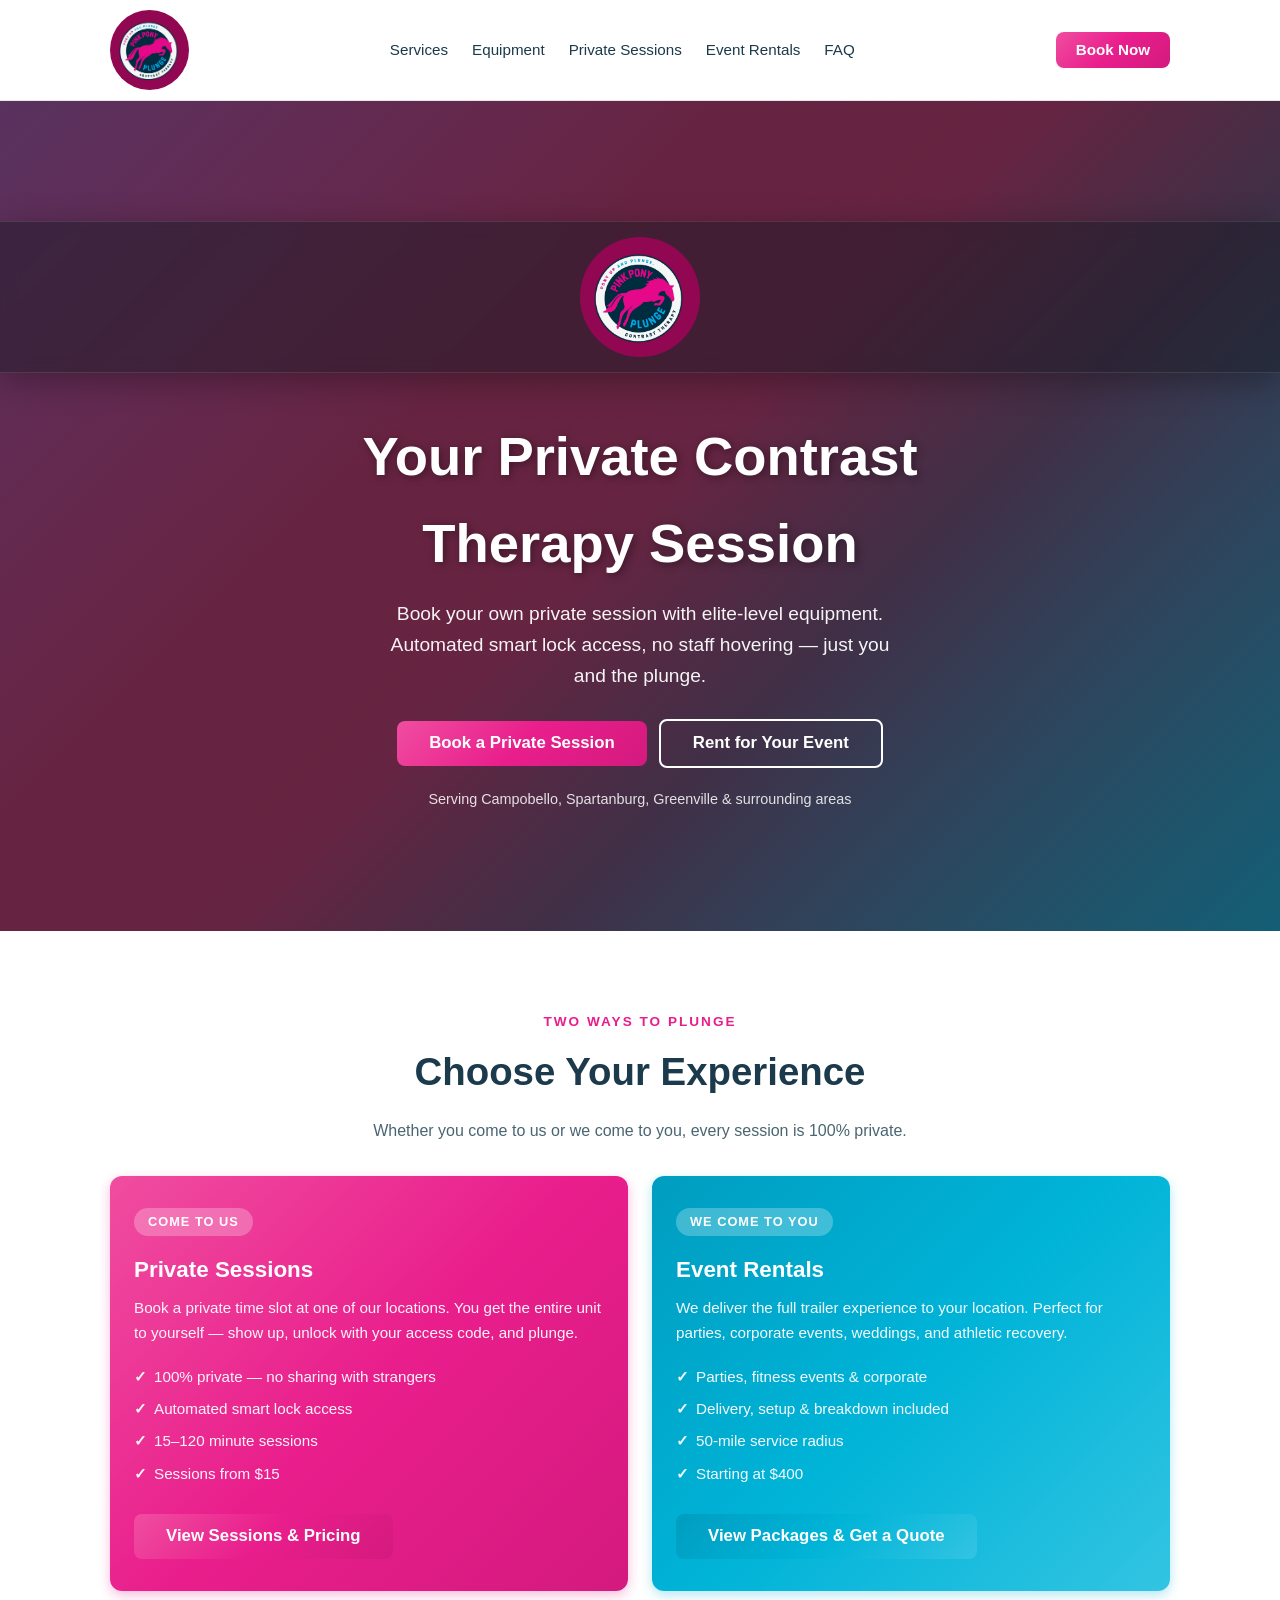
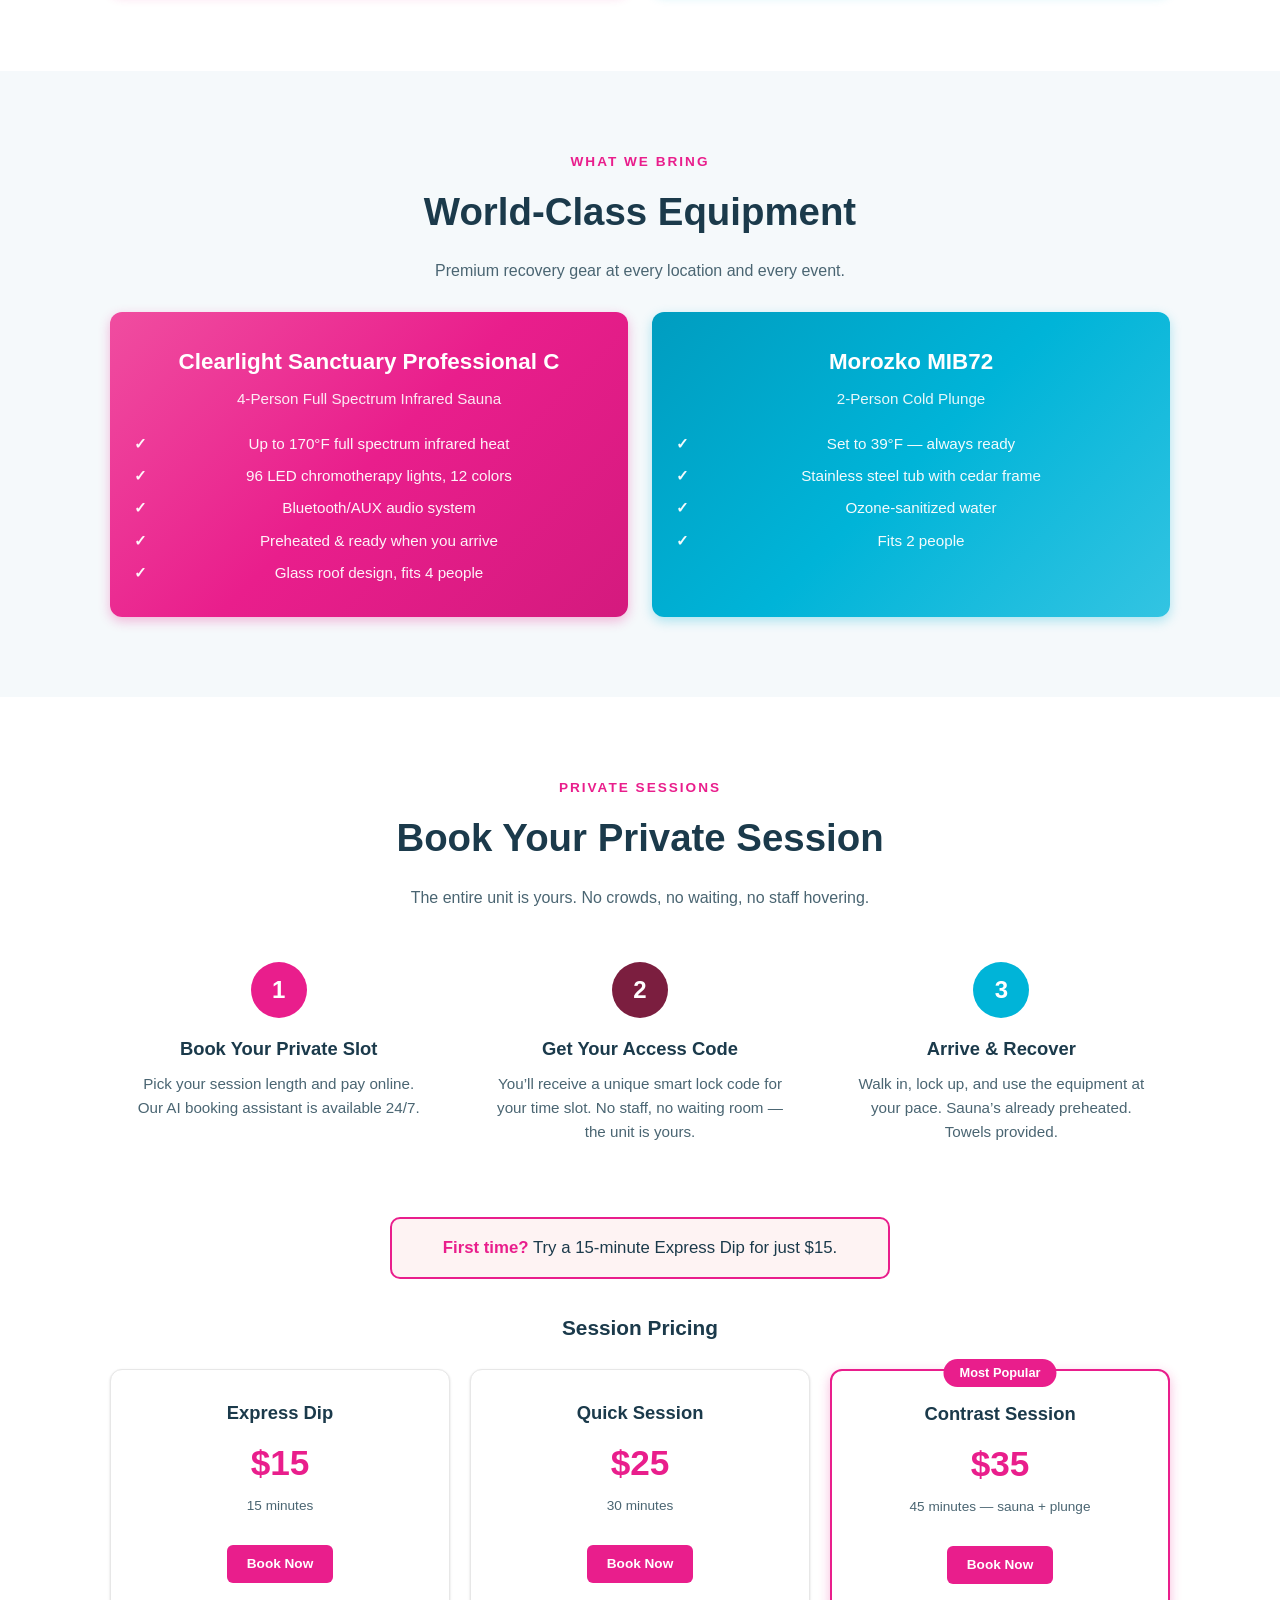
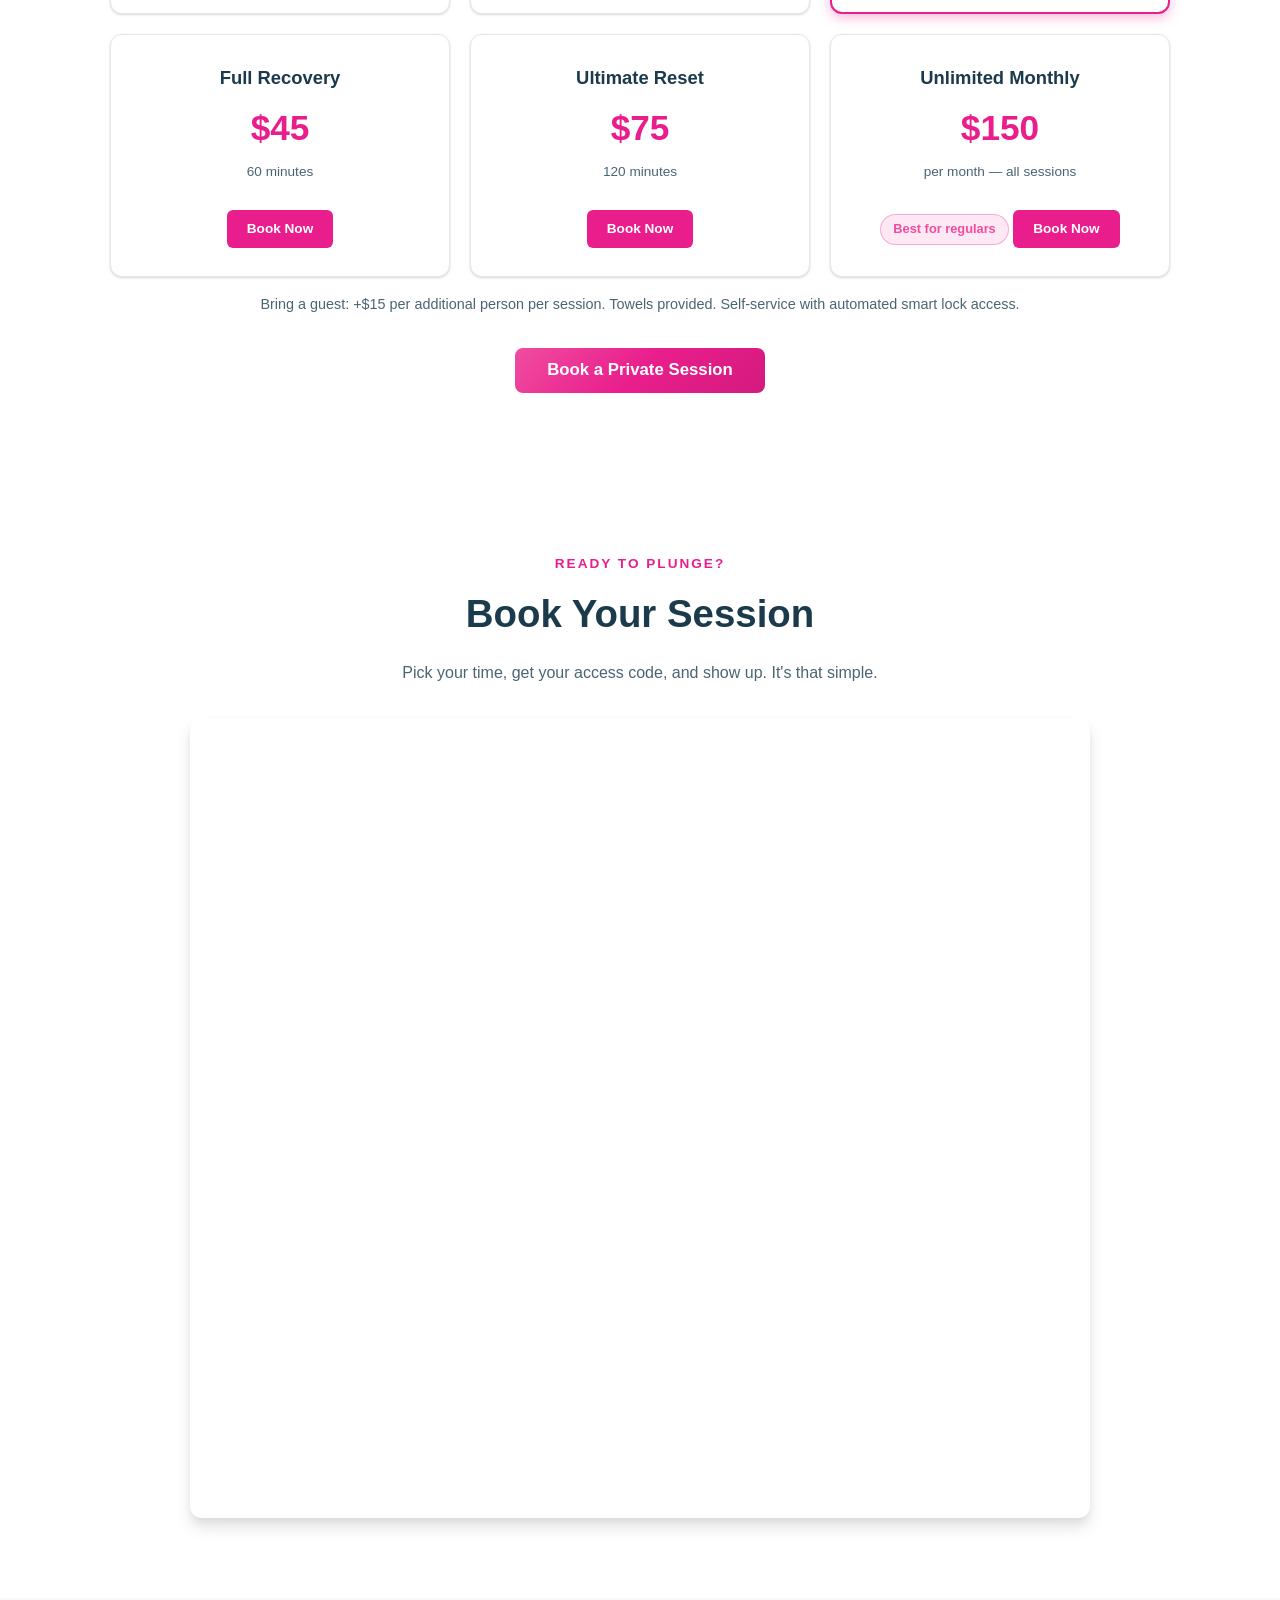
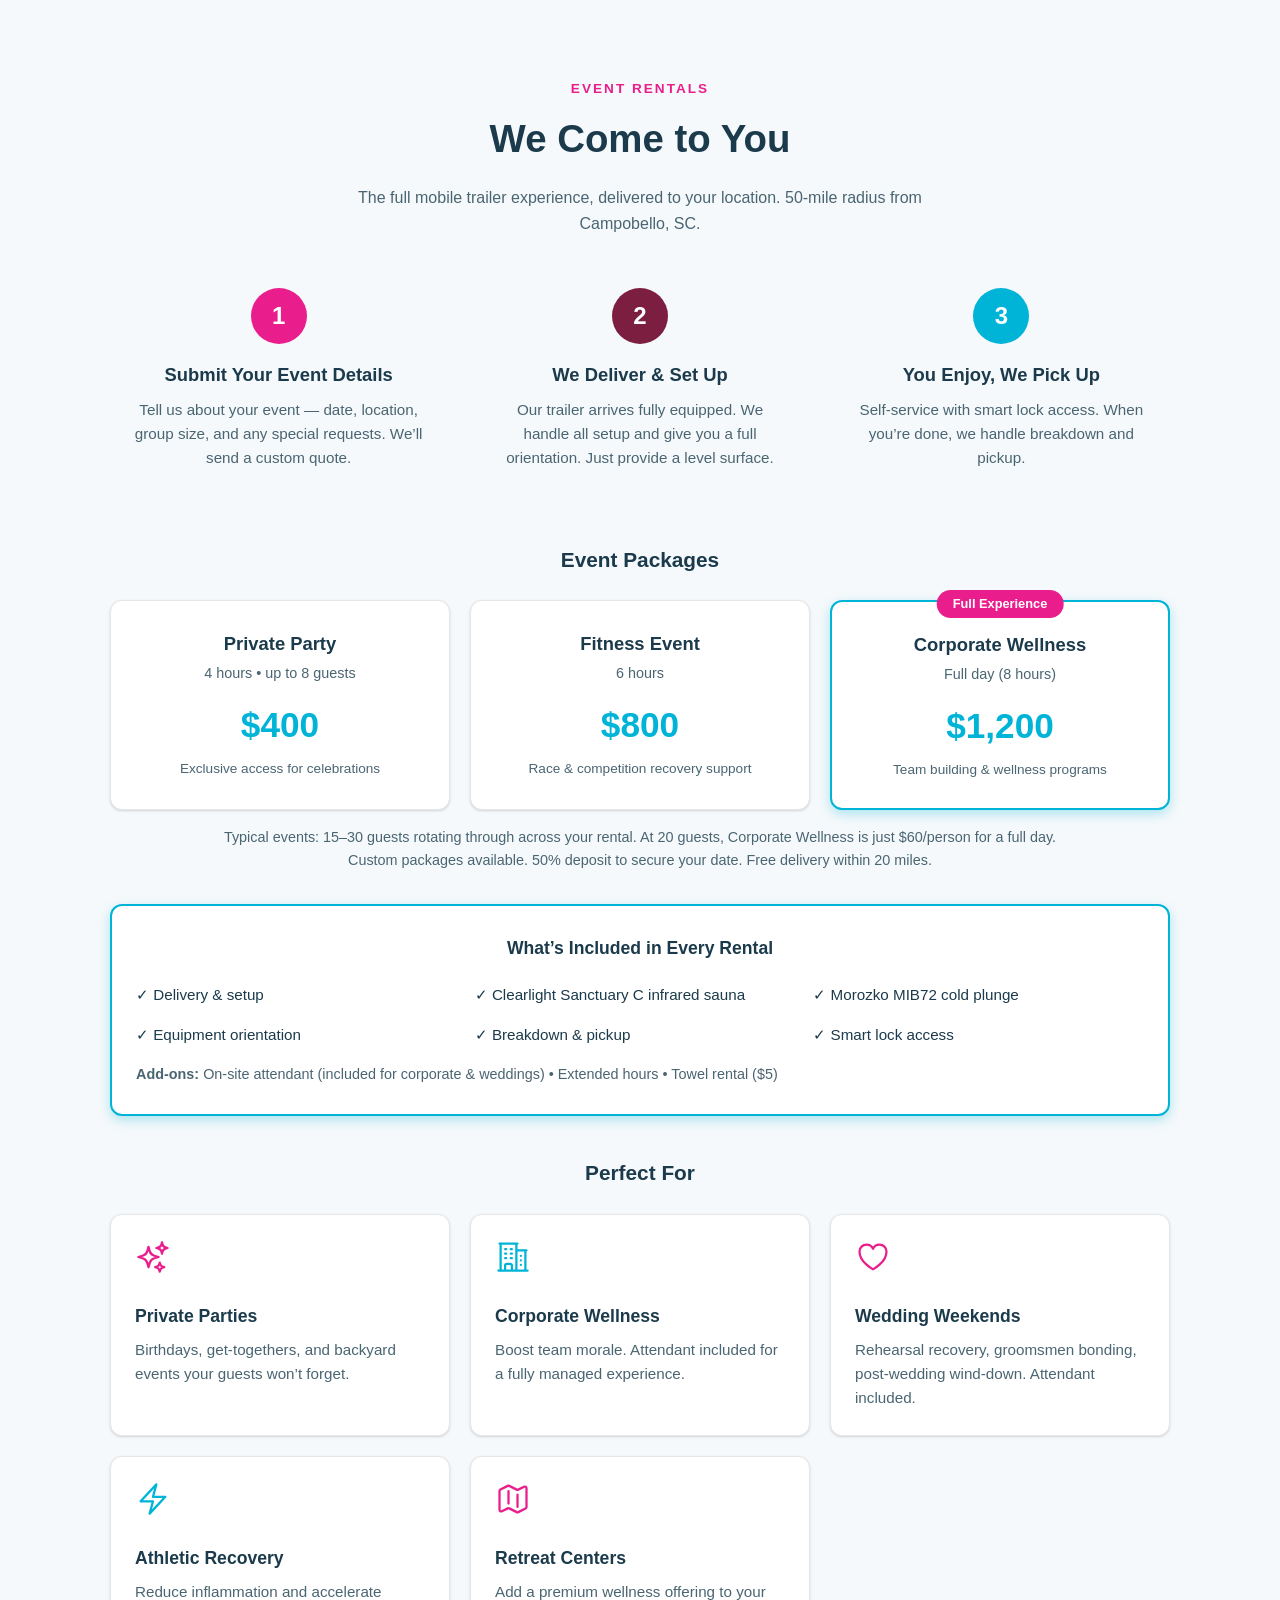
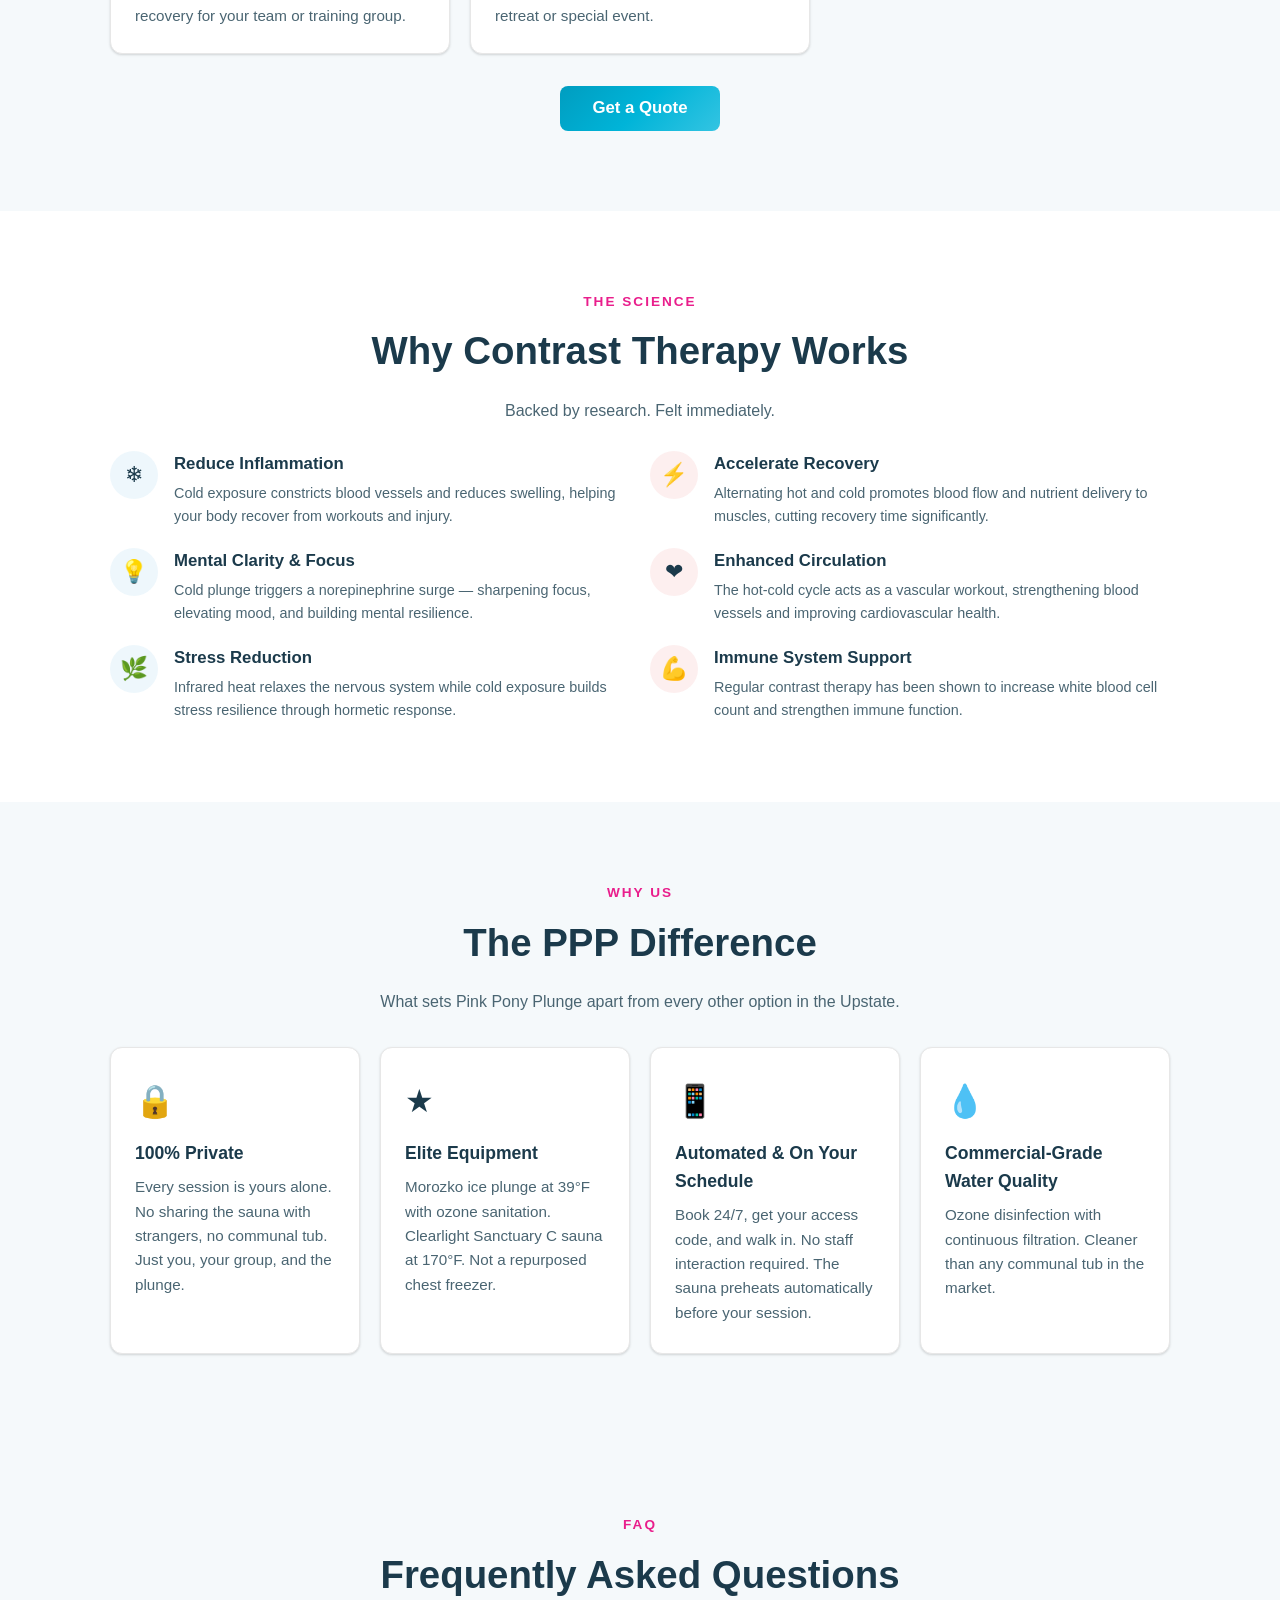
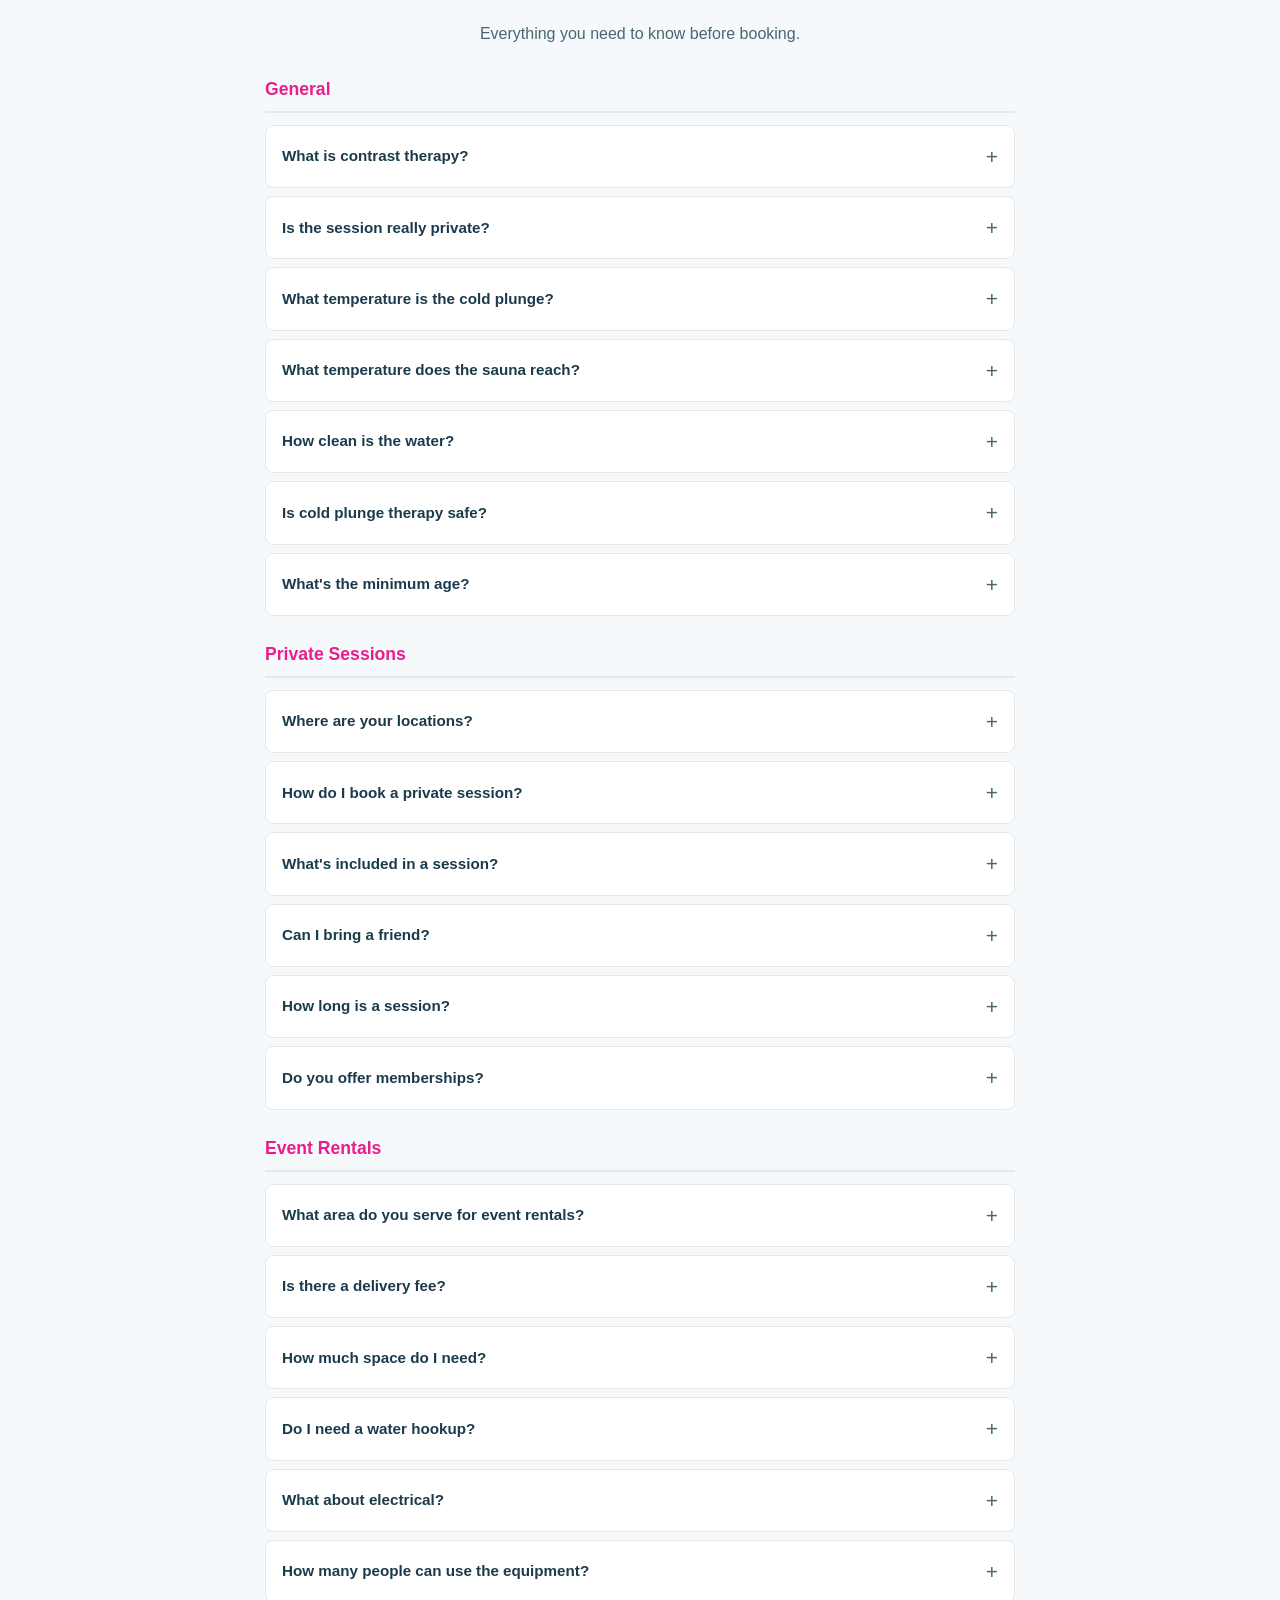
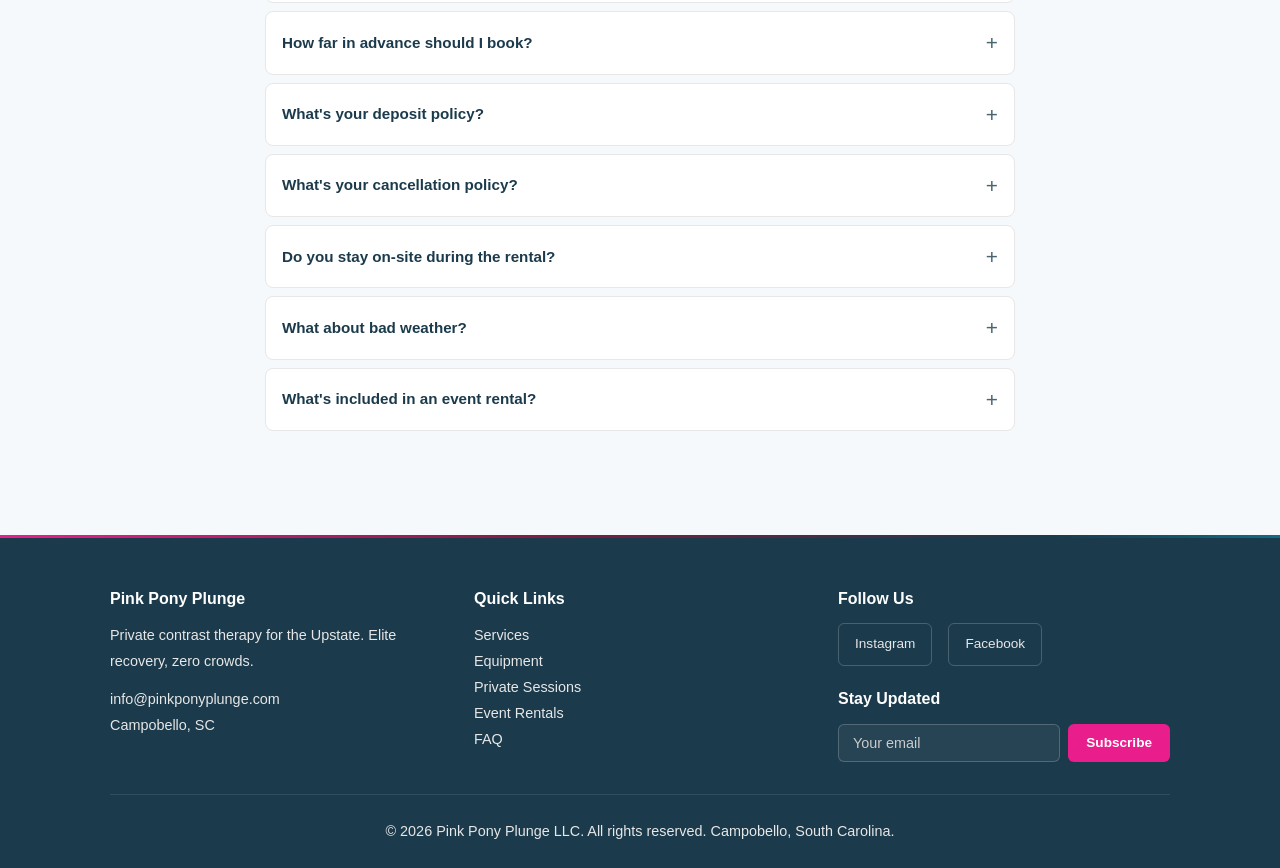
==== commit 168df31c: "Update branding: new logo, colors, hero video, and Acuity booking - Replace favicon and navbar/hero " ====
--- a/index.html
+++ b/index.html
@@ -11,8 +11,8 @@
     <meta property="og:description"
         content="Private contrast therapy for the Upstate. Book your own session with elite equipment and automated access.">
     <meta property="og:type" content="website">
-    <link rel="icon" href="assets/favicon.png" type="image/png">
-    <link rel="stylesheet" href="styles.css?v=4">
+    <link rel="icon" href="assets/pink-pony.png" type="image/png">
+    <link rel="stylesheet" href="styles.css?v=5">
 </head>
 
 <body>
@@ -21,8 +21,8 @@
     <nav class="navbar">
         <div class="container">
             <a href="#" class="nav-logo">
-                <img src="assets/logo-cleaned.png" alt="Pink Pony Plunge logo"
-                    style="height: 96px; width: auto; margin-top: 4px;">
+                <img src="assets/logo-badge.jpeg" alt="Pink Pony Plunge logo"
+                    style="height: 80px; width: auto; border-radius: 50%;">
             </a>
 
             <ul class="nav-links">
@@ -33,7 +33,7 @@
                 <li><a href="#faq">FAQ</a></li>
             </ul>
 
-            <a href="mailto:info@pinkponyplunge.com?subject=Booking%20Inquiry" class="btn btn-fire btn-sm nav-cta">Book
+            <a href="#book" class="btn btn-fire btn-sm nav-cta">Book
                 Now</a>
 
             <button class="hamburger" id="hamburger" aria-label="Open menu">
@@ -48,21 +48,25 @@
             <a href="#rentals">Event Rentals</a>
             <a href="#difference">Why PPP</a>
             <a href="#faq">FAQ</a>
-            <a href="mailto:info@pinkponyplunge.com?subject=Booking%20Inquiry"
-                style="color: #E86263; font-weight: 700;">Book Now</a>
+            <a href="#book"
+                style="color: #E91E8C; font-weight: 700;">Book Now</a>
         </div>
     </nav>
 
     <!-- ========== HERO ========== -->
     <section class="hero">
+        <video class="hero-video" autoplay muted loop playsinline>
+            <source src="assets/pony_dive_cogvideo.mp4" type="video/mp4">
+        </video>
+        <div class="hero-overlay"></div>
         <div class="container">
             <div class="hero-ribbon">
-                <img src="assets/logo-cleaned.png" alt="Pink Pony Plunge complete logo" class="hero-logo">
+                <img src="assets/logo-badge.jpeg" alt="Pink Pony Plunge complete logo" class="hero-logo" style="border-radius: 50%;">
             </div>
             <h1>Your Private Contrast<br>Therapy Session</h1>
             <p class="tagline">Book your own private session with elite-level equipment. Automated smart lock access, no staff hovering &mdash; just you and the plunge.</p>
             <div class="hero-buttons">
-                <a href="#sessions" class="btn btn-fire">Book a Private Session</a>
+                <a href="#book" class="btn btn-fire">Book a Private Session</a>
                 <a href="#rentals" class="btn btn-outline" style="border-color: #fff; color: #fff;">Rent for Your
                     Event</a>
             </div>
@@ -181,38 +185,44 @@
             </div>
 
             <div class="pricing-grid pricing-grid-6">
-                <div class="pricing-card">
+                <a href="#book" class="pricing-card">
                     <h3>Express Dip</h3>
                     <div class="price">$15</div>
                     <p class="price-detail">15 minutes</p>
-                </div>
-                <div class="pricing-card">
+                    <span class="pricing-cta">Book Now</span>
+                </a>
+                <a href="#book" class="pricing-card">
                     <h3>Quick Session</h3>
                     <div class="price">$25</div>
                     <p class="price-detail">30 minutes</p>
-                </div>
-                <div class="pricing-card featured">
+                    <span class="pricing-cta">Book Now</span>
+                </a>
+                <a href="#book" class="pricing-card featured">
                     <span class="pricing-badge">Most Popular</span>
                     <h3>Contrast Session</h3>
                     <div class="price">$35</div>
                     <p class="price-detail">45 minutes &mdash; sauna + plunge</p>
-                </div>
-                <div class="pricing-card">
+                    <span class="pricing-cta">Book Now</span>
+                </a>
+                <a href="#book" class="pricing-card">
                     <h3>Full Recovery</h3>
                     <div class="price">$45</div>
                     <p class="price-detail">60 minutes</p>
-                </div>
-                <div class="pricing-card">
+                    <span class="pricing-cta">Book Now</span>
+                </a>
+                <a href="#book" class="pricing-card">
                     <h3>Ultimate Reset</h3>
                     <div class="price">$75</div>
                     <p class="price-detail">120 minutes</p>
-                </div>
-                <div class="pricing-card">
+                    <span class="pricing-cta">Book Now</span>
+                </a>
+                <a href="#book" class="pricing-card">
                     <h3>Unlimited Monthly</h3>
                     <div class="price">$150</div>
                     <p class="price-detail">per month &mdash; all sessions</p>
                     <span class="savings">Best for regulars</span>
-                </div>
+                    <span class="pricing-cta">Book Now</span>
+                </a>
             </div>
 
             <p style="text-align: center; margin-top: 16px; color: var(--slate-gray); font-size: 0.9rem;">
@@ -220,8 +230,20 @@
             </p>
 
             <div class="text-center" style="margin-top: 32px;">
-                <a href="mailto:info@pinkponyplunge.com?subject=Book%20a%20Private%20Session" class="btn btn-fire">Book
+                <a href="#book" class="btn btn-fire">Book
                     a Private Session</a>
+            </div>
+        </div>
+    </section>
+
+    <!-- ========== BOOK NOW (Acuity Embed) ========== -->
+    <section id="book" style="background: var(--white);">
+        <div class="container text-center">
+            <p class="section-label">Ready to Plunge?</p>
+            <h2 class="section-title">Book Your Session</h2>
+            <p class="section-subtitle">Pick your time, get your access code, and show up. It's that simple.</p>
+            <div class="acuity-embed">
+                <iframe src="https://app.acuityscheduling.com/schedule.php?owner=38588940" title="Schedule Appointment" width="100%" height="800" frameborder="0"></iframe>
             </div>
         </div>
     </section>
--- a/styles.css
+++ b/styles.css
@@ -0,0 +1,1308 @@
+/* ============================================
+   PINK PONY PLUNGE - Website Styles
+   Based on PinkPonyPlunge_Complete_Design_Spec.md
+   ============================================ */
+
+/* --- Custom Properties (Design Tokens) --- */
+:root {
+  /* Brand Colors */
+  --fire-coral: #E91E8C;
+  --sky-blue: #00B4D8;
+  --water-cyan: #00B4D8;
+  --sunset-coral: #F04DA0;
+  --deep-sky: #009DC0;
+  --purple-transition: #7B1E3F;
+
+  /* Neutrals */
+  --charcoal: #1B3A4B;
+  --slate-gray: #4A6572;
+  --medium-gray: #CBCBCB;
+  --soft-gray: #E7E7E7;
+  --ice-crystal: #F5F9FB;
+  --white: #FFFFFF;
+
+  /* Gradients */
+  --gradient-hero: linear-gradient(135deg, #E91E8C 0%, #7B1E3F 35%, #1B3A4B 65%, #00B4D8 100%);
+  --gradient-warm: linear-gradient(135deg, #F04DA0 0%, #E91E8C 50%, #D41A7E 100%);
+  --gradient-cool: linear-gradient(135deg, #009DC0 0%, #00B4D8 50%, #33C4E2 100%);
+  --gradient-subtle: linear-gradient(180deg, #FFFFFF 0%, #F5F9FB 100%);
+
+  /* Shadows */
+  --shadow-sm: 0 1px 3px rgba(0, 0, 0, 0.1), 0 1px 2px rgba(0, 0, 0, 0.06);
+  --shadow-md: 0 4px 6px rgba(0, 0, 0, 0.1), 0 2px 4px rgba(0, 0, 0, 0.06);
+  --shadow-lg: 0 10px 15px rgba(0, 0, 0, 0.1), 0 4px 6px rgba(0, 0, 0, 0.05);
+  --shadow-xl: 0 20px 25px rgba(0, 0, 0, 0.15), 0 10px 10px rgba(0, 0, 0, 0.04);
+  --shadow-fire: 0 4px 12px rgba(233, 30, 140, 0.3);
+  --shadow-ice: 0 4px 12px rgba(0, 180, 216, 0.3);
+
+  /* Transitions */
+  --transition-fast: 150ms ease-out;
+  --transition-normal: 250ms ease-in-out;
+}
+
+/* --- Reset --- */
+*,
+*::before,
+*::after {
+  margin: 0;
+  padding: 0;
+  box-sizing: border-box;
+}
+
+html {
+  scroll-behavior: smooth;
+  scroll-padding-top: 72px;
+}
+
+body {
+  font-family: -apple-system, BlinkMacSystemFont, 'Segoe UI', Roboto, Oxygen, Ubuntu, Cantarell, sans-serif;
+  color: var(--charcoal);
+  background: var(--white);
+  line-height: 1.6;
+  -webkit-font-smoothing: antialiased;
+  overflow-x: hidden;
+  -webkit-tap-highlight-color: transparent;
+}
+
+img {
+  max-width: 100%;
+  height: auto;
+  display: block;
+}
+
+a {
+  color: var(--sky-blue);
+  text-decoration: none;
+  transition: color var(--transition-fast);
+}
+
+a:hover {
+  color: var(--deep-sky);
+}
+
+/* --- Layout --- */
+.container {
+  max-width: 1100px;
+  margin: 0 auto;
+  padding: 0 20px;
+}
+
+section {
+  padding: 40px 0;
+}
+
+.section-label {
+  text-transform: uppercase;
+  font-size: 0.85rem;
+  font-weight: 700;
+  letter-spacing: 2px;
+  color: var(--fire-coral);
+  margin-bottom: 8px;
+}
+
+.section-title {
+  font-size: 2rem;
+  font-weight: 700;
+  color: var(--charcoal);
+  margin-bottom: 16px;
+}
+
+.section-subtitle {
+  font-size: 1rem;
+  color: var(--slate-gray);
+  max-width: 600px;
+  margin-bottom: 28px;
+}
+
+.text-center {
+  text-align: center;
+}
+
+.text-center .section-subtitle {
+  margin-left: auto;
+  margin-right: auto;
+}
+
+/* --- Navigation --- */
+.navbar {
+  position: sticky;
+  top: 0;
+  z-index: 100;
+  background: var(--white);
+  border-bottom: 1px solid var(--soft-gray);
+  padding: 0 20px;
+}
+
+.navbar .container {
+  display: flex;
+  align-items: center;
+  justify-content: space-between;
+  height: 100px;
+}
+
+.nav-logo {
+  display: flex;
+  align-items: center;
+  gap: 10px;
+  font-weight: 700;
+  font-size: 1.1rem;
+  color: var(--charcoal);
+}
+
+.nav-logo img {
+  height: 40px;
+  width: auto;
+}
+
+.nav-links {
+  display: none;
+  list-style: none;
+  gap: 24px;
+  align-items: center;
+}
+
+.nav-links a {
+  color: var(--charcoal);
+  font-size: 0.95rem;
+  font-weight: 500;
+  padding: 4px 0;
+  border-bottom: 2px solid transparent;
+  transition: all var(--transition-fast);
+}
+
+.nav-links a:hover {
+  color: var(--fire-coral);
+  border-bottom-color: var(--fire-coral);
+}
+
+.nav-cta {
+  display: none;
+}
+
+.hamburger {
+  display: flex;
+  flex-direction: column;
+  gap: 5px;
+  background: none;
+  border: none;
+  cursor: pointer;
+  padding: 8px;
+}
+
+.hamburger span {
+  display: block;
+  width: 24px;
+  height: 2px;
+  background: var(--charcoal);
+  transition: all var(--transition-normal);
+}
+
+/* Mobile menu open */
+.mobile-menu {
+  display: none;
+  position: absolute;
+  top: 64px;
+  left: 0;
+  right: 0;
+  background: var(--white);
+  border-bottom: 1px solid var(--soft-gray);
+  box-shadow: var(--shadow-lg);
+  padding: 20px;
+}
+
+.mobile-menu.open {
+  display: block;
+}
+
+.mobile-menu a {
+  display: block;
+  padding: 12px 0;
+  color: var(--charcoal);
+  font-size: 1.05rem;
+  font-weight: 500;
+  border-bottom: 1px solid var(--soft-gray);
+}
+
+.mobile-menu a:last-child {
+  border-bottom: none;
+}
+
+.mobile-menu a:hover {
+  color: var(--fire-coral);
+}
+
+/* --- Buttons --- */
+.btn {
+  display: inline-block;
+  padding: 14px 32px;
+  font-size: 1.05rem;
+  font-weight: 600;
+  border: none;
+  border-radius: 8px;
+  cursor: pointer;
+  transition: all var(--transition-normal);
+  font-family: inherit;
+  text-align: center;
+  text-decoration: none;
+  line-height: 1;
+}
+
+.btn-fire {
+  background: var(--gradient-warm);
+  color: var(--white);
+}
+
+.btn-fire:hover {
+  color: var(--white);
+  transform: translateY(-2px);
+  box-shadow: var(--shadow-fire);
+}
+
+.btn-ice {
+  background: var(--gradient-cool);
+  color: var(--white);
+}
+
+.btn-ice:hover {
+  color: var(--white);
+  transform: translateY(-2px);
+  box-shadow: var(--shadow-ice);
+}
+
+.btn-outline {
+  background: transparent;
+  color: var(--fire-coral);
+  border: 2px solid var(--fire-coral);
+}
+
+.btn-outline:hover {
+  background: var(--fire-coral);
+  color: var(--white);
+}
+
+.btn-sm {
+  padding: 10px 20px;
+  font-size: 0.95rem;
+}
+
+/* --- Hero --- */
+.hero {
+  position: relative;
+  overflow: hidden;
+  background: var(--gradient-hero);
+  padding: 56px 0;
+  color: var(--white);
+  text-align: center;
+}
+
+.hero-video {
+  position: absolute;
+  top: 50%;
+  left: 50%;
+  min-width: 100%;
+  min-height: 100%;
+  width: auto;
+  height: auto;
+  transform: translate(-50%, -50%);
+  object-fit: cover;
+  z-index: 0;
+}
+
+.hero-overlay {
+  position: absolute;
+  inset: 0;
+  background: linear-gradient(135deg, rgba(27, 58, 75, 0.7) 0%, rgba(123, 30, 63, 0.55) 50%, rgba(27, 58, 75, 0.7) 100%);
+  z-index: 1;
+}
+
+.hero .container {
+  position: relative;
+  z-index: 2;
+}
+
+.hero-ribbon {
+  background: rgba(20, 25, 35, 0.45);
+  /* Dark ribbon with slight transparency */
+  backdrop-filter: blur(8px);
+  -webkit-backdrop-filter: blur(8px);
+  border-top: 1px solid rgba(255, 255, 255, 0.1);
+  border-bottom: 1px solid rgba(255, 255, 255, 0.1);
+  position: relative;
+  width: 100vw;
+  left: 50%;
+  transform: translateX(-50%);
+  padding: 15px 0;
+  margin-bottom: 40px;
+  display: flex;
+  justify-content: center;
+  align-items: center;
+  box-shadow: 0 8px 32px rgba(0, 0, 0, 0.3);
+}
+
+.hero-logo {
+  width: 120px;
+  height: 120px;
+  object-fit: cover;
+  display: block;
+  margin: 0 auto;
+}
+
+.hero h1 {
+  font-size: 1.8rem;
+  font-weight: 800;
+  margin-bottom: 12px;
+  text-shadow: 2px 2px 8px rgba(0, 0, 0, 0.4);
+}
+
+.hero .tagline {
+  font-size: 1.05rem;
+  opacity: 0.95;
+  margin-bottom: 28px;
+  max-width: 550px;
+  margin-left: auto;
+  margin-right: auto;
+  padding: 0 8px;
+}
+
+.hero-buttons {
+  display: flex;
+  gap: 12px;
+  justify-content: center;
+  flex-direction: column;
+  align-items: center;
+  margin-bottom: 20px;
+  padding: 0 16px;
+}
+
+.hero-buttons .btn {
+  width: 100%;
+  max-width: 300px;
+}
+
+.hero .service-area {
+  font-size: 0.9rem;
+  opacity: 0.85;
+}
+
+/* --- Acuity Embed --- */
+.acuity-embed {
+  margin-top: 32px;
+  max-width: 900px;
+  margin-left: auto;
+  margin-right: auto;
+  border-radius: 12px;
+  overflow: hidden;
+  box-shadow: var(--shadow-lg);
+}
+
+.acuity-embed iframe {
+  display: block;
+}
+
+/* --- Equipment Cards (What We Bring) --- */
+.equipment-grid {
+  display: grid;
+  grid-template-columns: 1fr;
+  gap: 24px;
+}
+
+.equipment-card {
+  border-radius: 12px;
+  padding: 32px 24px;
+  color: var(--white);
+}
+
+.equipment-card.fire {
+  background: var(--gradient-warm);
+  box-shadow: var(--shadow-fire);
+}
+
+.equipment-card.ice {
+  background: var(--gradient-cool);
+  box-shadow: var(--shadow-ice);
+}
+
+.equipment-card h3 {
+  font-size: 1.4rem;
+  margin-bottom: 8px;
+}
+
+.equipment-card .card-subtitle {
+  opacity: 0.9;
+  margin-bottom: 20px;
+  font-size: 0.95rem;
+}
+
+.equipment-card ul {
+  list-style: none;
+  display: flex;
+  flex-direction: column;
+  gap: 8px;
+}
+
+.equipment-card li {
+  padding-left: 20px;
+  position: relative;
+  font-size: 0.95rem;
+  opacity: 0.95;
+}
+
+.equipment-card li::before {
+  content: '\2713';
+  position: absolute;
+  left: 0;
+  font-weight: bold;
+}
+
+/* --- How It Works --- */
+.steps-grid {
+  display: grid;
+  grid-template-columns: 1fr;
+  gap: 24px;
+}
+
+.step {
+  text-align: center;
+  padding: 24px;
+}
+
+.step-number {
+  width: 56px;
+  height: 56px;
+  border-radius: 50%;
+  display: flex;
+  align-items: center;
+  justify-content: center;
+  font-size: 1.5rem;
+  font-weight: 700;
+  margin: 0 auto 16px;
+  color: var(--white);
+}
+
+.step:nth-child(1) .step-number {
+  background: var(--fire-coral);
+}
+
+.step:nth-child(2) .step-number {
+  background: var(--purple-transition);
+}
+
+.step:nth-child(3) .step-number {
+  background: var(--sky-blue);
+}
+
+.step h3 {
+  font-size: 1.15rem;
+  margin-bottom: 8px;
+  color: var(--charcoal);
+}
+
+.step p {
+  color: var(--slate-gray);
+  font-size: 0.95rem;
+}
+
+/* --- Pricing --- */
+.pricing-section {
+  background: var(--ice-crystal);
+}
+
+.pricing-grid {
+  display: grid;
+  grid-template-columns: 1fr;
+  gap: 20px;
+}
+
+a.pricing-card {
+  text-decoration: none;
+  display: block;
+  cursor: pointer;
+}
+
+.pricing-card {
+  background: var(--white);
+  border: 1px solid var(--soft-gray);
+  border-radius: 12px;
+  padding: 28px 24px;
+  text-align: center;
+  box-shadow: var(--shadow-sm);
+  transition: all var(--transition-normal);
+  position: relative;
+}
+
+.pricing-card:hover {
+  box-shadow: var(--shadow-lg);
+  transform: translateY(-4px);
+}
+
+.pricing-card.featured {
+  border: 2px solid var(--fire-coral);
+  box-shadow: var(--shadow-fire);
+  margin-top: 16px;
+}
+
+.pricing-badge {
+  position: absolute;
+  top: -12px;
+  left: 50%;
+  transform: translateX(-50%);
+  background: var(--fire-coral);
+  color: var(--white);
+  padding: 4px 16px;
+  border-radius: 20px;
+  font-size: 0.8rem;
+  font-weight: 700;
+  white-space: nowrap;
+}
+
+.pricing-card h3 {
+  font-size: 1.15rem;
+  margin-bottom: 8px;
+  color: var(--charcoal);
+}
+
+.pricing-card .price {
+  font-size: 2.2rem;
+  font-weight: 800;
+  color: var(--fire-coral);
+  margin-bottom: 4px;
+}
+
+.pricing-card .price-detail {
+  font-size: 0.85rem;
+  color: var(--slate-gray);
+  margin-bottom: 16px;
+}
+
+.pricing-card .savings {
+  display: inline-block;
+  background: rgba(233, 30, 140, 0.1);
+  color: var(--sunset-coral);
+  padding: 4px 12px;
+  border-radius: 20px;
+  font-size: 0.8rem;
+  font-weight: 600;
+  border: 1px solid rgba(233, 30, 140, 0.3);
+}
+
+.pricing-cta {
+  display: inline-block;
+  margin-top: 12px;
+  padding: 8px 20px;
+  background: var(--fire-coral);
+  color: var(--white);
+  border-radius: 6px;
+  font-size: 0.85rem;
+  font-weight: 600;
+  transition: background var(--transition-fast);
+}
+
+a.pricing-card:hover .pricing-cta {
+  background: var(--sunset-coral);
+}
+
+/* Contrast therapy highlight */
+.pricing-contrast {
+  background: var(--gradient-hero);
+  border-radius: 12px;
+  padding: 32px 24px;
+  color: var(--white);
+  text-align: center;
+  box-shadow: var(--shadow-xl);
+}
+
+.pricing-contrast h3 {
+  font-size: 1.3rem;
+  margin-bottom: 8px;
+}
+
+.pricing-contrast .price {
+  font-size: 2rem;
+  font-weight: 800;
+  margin-bottom: 8px;
+}
+
+.pricing-contrast p {
+  opacity: 0.9;
+  font-size: 0.95rem;
+}
+
+/* --- Use Cases --- */
+.usecases-grid {
+  display: grid;
+  grid-template-columns: 1fr;
+  gap: 20px;
+}
+
+.usecase-card {
+  background: var(--white);
+  border: 1px solid var(--soft-gray);
+  border-radius: 12px;
+  padding: 24px;
+  box-shadow: var(--shadow-sm);
+  transition: all var(--transition-normal);
+}
+
+.usecase-card:hover {
+  box-shadow: var(--shadow-md);
+  border-color: var(--fire-coral);
+}
+
+.usecase-icon {
+  font-size: 2rem;
+  margin-bottom: 12px;
+}
+
+.usecase-card h3 {
+  font-size: 1.1rem;
+  margin-bottom: 8px;
+  color: var(--charcoal);
+}
+
+.usecase-card p {
+  font-size: 0.95rem;
+  color: var(--slate-gray);
+}
+
+/* --- Benefits --- */
+.benefits-grid {
+  display: grid;
+  grid-template-columns: 1fr;
+  gap: 20px;
+}
+
+.benefit-item {
+  display: flex;
+  gap: 16px;
+  align-items: flex-start;
+}
+
+.benefit-icon {
+  width: 48px;
+  height: 48px;
+  border-radius: 50%;
+  display: flex;
+  align-items: center;
+  justify-content: center;
+  font-size: 1.4rem;
+  flex-shrink: 0;
+}
+
+.benefit-icon.warm {
+  background: rgba(232, 98, 99, 0.1);
+}
+
+.benefit-icon.cool {
+  background: rgba(88, 175, 220, 0.1);
+}
+
+.benefit-item h3 {
+  font-size: 1.05rem;
+  margin-bottom: 4px;
+  color: var(--charcoal);
+}
+
+.benefit-item p {
+  font-size: 0.9rem;
+  color: var(--slate-gray);
+}
+
+/* --- FAQ --- */
+.faq-section {
+  background: var(--ice-crystal);
+}
+
+.faq-list {
+  max-width: 750px;
+  margin: 0 auto;
+}
+
+.faq-category {
+  margin-bottom: 24px;
+}
+
+.faq-category-title {
+  font-size: 1.1rem;
+  font-weight: 700;
+  color: var(--fire-coral);
+  margin-bottom: 12px;
+  padding-bottom: 8px;
+  border-bottom: 2px solid var(--soft-gray);
+}
+
+details {
+  background: var(--white);
+  border: 1px solid var(--soft-gray);
+  border-radius: 8px;
+  margin-bottom: 8px;
+  overflow: hidden;
+}
+
+details[open] {
+  border-color: var(--fire-coral);
+}
+
+summary {
+  padding: 14px 16px;
+  font-weight: 600;
+  font-size: 0.95rem;
+  cursor: pointer;
+  color: var(--charcoal);
+  list-style: none;
+  display: flex;
+  justify-content: space-between;
+  align-items: center;
+  gap: 12px;
+  transition: background var(--transition-fast);
+  min-height: 48px;
+}
+
+summary:hover {
+  background: var(--ice-crystal);
+}
+
+summary::after {
+  content: '+';
+  font-size: 1.3rem;
+  font-weight: 300;
+  color: var(--slate-gray);
+  transition: transform var(--transition-normal);
+}
+
+details[open] summary::after {
+  content: '\2212';
+}
+
+summary::-webkit-details-marker {
+  display: none;
+}
+
+details p {
+  padding: 0 16px 14px;
+  color: var(--slate-gray);
+  font-size: 0.9rem;
+  line-height: 1.7;
+}
+
+/* --- Footer --- */
+.footer {
+  background: var(--charcoal);
+  color: var(--soft-gray);
+  padding: 48px 0 24px;
+  border-top: 3px solid;
+  border-image: var(--gradient-hero) 1;
+}
+
+.footer-grid {
+  display: grid;
+  grid-template-columns: 1fr;
+  gap: 32px;
+  margin-bottom: 32px;
+}
+
+.footer h4 {
+  color: var(--white);
+  font-size: 1rem;
+  margin-bottom: 12px;
+}
+
+.footer p,
+.footer a {
+  font-size: 0.9rem;
+  color: var(--soft-gray);
+  line-height: 1.8;
+}
+
+.footer a:hover {
+  color: var(--white);
+}
+
+.social-links {
+  display: flex;
+  gap: 16px;
+}
+
+.social-links a {
+  display: inline-flex;
+  align-items: center;
+  gap: 6px;
+  padding: 8px 16px;
+  border: 1px solid rgba(255, 255, 255, 0.2);
+  border-radius: 6px;
+  font-size: 0.85rem;
+  transition: all var(--transition-fast);
+}
+
+.social-links a:hover {
+  border-color: var(--sky-blue);
+  background: rgba(88, 175, 220, 0.1);
+  color: var(--white);
+}
+
+.footer-bottom {
+  border-top: 1px solid rgba(255, 255, 255, 0.1);
+  padding-top: 24px;
+  text-align: center;
+  font-size: 0.85rem;
+  color: var(--slate-gray);
+}
+
+/* --- Email Signup --- */
+.email-signup {
+  display: flex;
+  flex-wrap: wrap;
+  gap: 8px;
+}
+
+.email-signup input {
+  min-width: 0;
+}
+
+.email-signup input {
+  flex: 1;
+  padding: 10px 14px;
+  border: 1px solid rgba(255, 255, 255, 0.2);
+  border-radius: 6px;
+  background: rgba(255, 255, 255, 0.05);
+  color: var(--white);
+  font-size: 0.9rem;
+  font-family: inherit;
+}
+
+.email-signup input::placeholder {
+  color: var(--medium-gray);
+}
+
+.email-signup input:focus {
+  outline: none;
+  border-color: var(--sky-blue);
+  box-shadow: 0 0 0 2px rgba(88, 175, 220, 0.3);
+}
+
+.email-signup button {
+  padding: 10px 18px;
+  background: var(--fire-coral);
+  color: var(--white);
+  border: none;
+  border-radius: 6px;
+  font-weight: 600;
+  font-size: 0.85rem;
+  cursor: pointer;
+  transition: background var(--transition-fast);
+  font-family: inherit;
+  white-space: nowrap;
+}
+
+.email-signup button:hover {
+  background: var(--sunset-coral);
+}
+
+/* --- Service Split (Two Paths) --- */
+.service-split {
+  display: grid;
+  grid-template-columns: 1fr;
+  gap: 24px;
+  margin-top: 32px;
+  text-align: left;
+}
+
+.service-path {
+  border-radius: 12px;
+  padding: 32px 24px;
+  color: var(--white);
+}
+
+.service-path h3 {
+  font-size: 1.4rem;
+  margin-bottom: 8px;
+}
+
+.service-path p {
+  opacity: 0.95;
+  margin-bottom: 16px;
+  font-size: 0.95rem;
+}
+
+.service-path ul {
+  list-style: none;
+  margin-bottom: 24px;
+}
+
+.service-path li {
+  padding: 4px 0 4px 20px;
+  position: relative;
+  font-size: 0.95rem;
+  opacity: 0.95;
+}
+
+.service-path li::before {
+  content: '\2713';
+  position: absolute;
+  left: 0;
+  font-weight: bold;
+}
+
+.service-path .btn {
+  display: block;
+  text-align: center;
+}
+
+.path-fire {
+  background: var(--gradient-warm);
+  box-shadow: var(--shadow-fire);
+}
+
+.path-ice {
+  background: var(--gradient-cool);
+  box-shadow: var(--shadow-ice);
+}
+
+.path-badge {
+  display: inline-block;
+  background: rgba(255, 255, 255, 0.25);
+  padding: 4px 14px;
+  border-radius: 20px;
+  font-size: 0.8rem;
+  font-weight: 700;
+  text-transform: uppercase;
+  letter-spacing: 1px;
+  margin-bottom: 16px;
+}
+
+/* --- Rental Cards --- */
+.rental-grid {
+  display: grid;
+  grid-template-columns: 1fr;
+  gap: 20px;
+}
+
+.rental-card {
+  background: var(--white);
+  border: 1px solid var(--soft-gray);
+  border-radius: 12px;
+  padding: 28px 24px;
+  text-align: center;
+  box-shadow: var(--shadow-sm);
+  transition: all var(--transition-normal);
+  position: relative;
+}
+
+.rental-card:hover {
+  box-shadow: var(--shadow-lg);
+  transform: translateY(-4px);
+}
+
+.rental-card.featured {
+  border: 2px solid var(--sky-blue);
+  box-shadow: var(--shadow-ice);
+  margin-top: 16px;
+}
+
+.rental-card h3 {
+  font-size: 1.15rem;
+  margin-bottom: 4px;
+  color: var(--charcoal);
+}
+
+.rental-card .price {
+  font-size: 2.2rem;
+  font-weight: 800;
+  color: var(--sky-blue);
+  margin-bottom: 4px;
+}
+
+.rental-card .price-detail {
+  font-size: 0.85rem;
+  color: var(--slate-gray);
+}
+
+.rental-duration {
+  font-size: 0.9rem;
+  color: var(--slate-gray);
+  margin-bottom: 12px;
+}
+
+/* --- Pricing Table (Hourly Rates) --- */
+.pricing-table-wrap {
+  max-width: 600px;
+  margin: 0 auto;
+  overflow-x: auto;
+}
+
+.pricing-table {
+  width: 100%;
+  border-collapse: collapse;
+  background: var(--white);
+  border-radius: 8px;
+  overflow: hidden;
+  box-shadow: var(--shadow-sm);
+}
+
+.pricing-table th,
+.pricing-table td {
+  padding: 10px 12px;
+  text-align: left;
+  font-size: 0.9rem;
+}
+
+.pricing-table thead {
+  background: var(--gradient-hero);
+  color: var(--white);
+}
+
+.pricing-table th {
+  font-weight: 600;
+}
+
+.pricing-table tbody tr {
+  border-bottom: 1px solid var(--soft-gray);
+}
+
+.pricing-table tbody tr:last-child {
+  border-bottom: none;
+}
+
+.pricing-table tbody tr:hover {
+  background: var(--ice-crystal);
+}
+
+/* --- Included Box (What's Included) --- */
+.included-box {
+  background: var(--white);
+  border: 2px solid var(--sky-blue);
+  border-radius: 12px;
+  padding: 28px 24px;
+  margin-top: 32px;
+  box-shadow: var(--shadow-ice);
+}
+
+.included-box h4 {
+  font-size: 1.1rem;
+  color: var(--charcoal);
+  margin-bottom: 16px;
+  text-align: center;
+}
+
+.included-grid {
+  display: grid;
+  grid-template-columns: 1fr;
+  gap: 8px;
+}
+
+.included-grid span {
+  font-size: 0.95rem;
+  color: var(--charcoal);
+  padding: 4px 0;
+}
+
+/* --- First-Timer Banner --- */
+.first-timer-banner {
+  background: rgba(232, 98, 99, 0.08);
+  border: 2px solid var(--fire-coral);
+  border-radius: 10px;
+  padding: 16px 24px;
+  text-align: center;
+  font-size: 1.05rem;
+  color: var(--charcoal);
+  margin-bottom: 32px;
+  max-width: 500px;
+  margin-left: auto;
+  margin-right: auto;
+}
+
+.first-timer-banner strong {
+  color: var(--fire-coral);
+}
+
+/* --- PPP Difference Section --- */
+.difference-grid {
+  display: grid;
+  grid-template-columns: 1fr;
+  gap: 20px;
+  margin-top: 32px;
+  text-align: left;
+}
+
+.difference-card {
+  background: var(--white);
+  border: 1px solid var(--soft-gray);
+  border-radius: 12px;
+  padding: 28px 24px;
+  box-shadow: var(--shadow-sm);
+  transition: all var(--transition-normal);
+}
+
+.difference-card:hover {
+  box-shadow: var(--shadow-lg);
+  transform: translateY(-4px);
+  border-color: var(--fire-coral);
+}
+
+.difference-icon {
+  font-size: 2rem;
+  margin-bottom: 12px;
+}
+
+.difference-card h3 {
+  font-size: 1.1rem;
+  margin-bottom: 8px;
+  color: var(--charcoal);
+}
+
+.difference-card p {
+  font-size: 0.95rem;
+  color: var(--slate-gray);
+  line-height: 1.6;
+}
+
+/* --- Pricing Grid (6 items) --- */
+.pricing-grid-6 {
+  grid-template-columns: 1fr;
+}
+
+/* ============================================
+   RESPONSIVE BREAKPOINTS
+   ============================================ */
+
+/* Tablet (768px+) */
+@media (min-width: 768px) {
+  section {
+    padding: 60px 0;
+  }
+
+  .section-title {
+    font-size: 2.4rem;
+  }
+
+  .nav-links {
+    display: flex;
+  }
+
+  .nav-cta {
+    display: block;
+  }
+
+  .hamburger {
+    display: none;
+  }
+
+  .hero {
+    padding: 100px 0;
+  }
+
+  .hero h1 {
+    font-size: 3rem;
+  }
+
+  .hero .tagline {
+    font-size: 1.2rem;
+  }
+
+
+  .hero-buttons {
+    flex-direction: row;
+    padding: 0;
+  }
+
+  .hero-buttons .btn {
+    width: auto;
+    max-width: none;
+  }
+
+  .equipment-grid {
+    grid-template-columns: 1fr 1fr;
+  }
+
+  .steps-grid {
+    grid-template-columns: repeat(3, 1fr);
+  }
+
+  .pricing-grid {
+    grid-template-columns: repeat(2, 1fr);
+  }
+
+  .pricing-card.featured {
+    margin-top: 0;
+  }
+
+  .usecases-grid {
+    grid-template-columns: repeat(2, 1fr);
+  }
+
+  .benefits-grid {
+    grid-template-columns: 1fr 1fr;
+  }
+
+  .footer-grid {
+    grid-template-columns: repeat(3, 1fr);
+  }
+
+  .service-split {
+    grid-template-columns: 1fr 1fr;
+  }
+
+  .service-path .btn {
+    display: inline-block;
+  }
+
+  .rental-grid {
+    grid-template-columns: repeat(3, 1fr);
+  }
+
+  .rental-card.featured {
+    margin-top: 0;
+  }
+
+  .included-grid {
+    grid-template-columns: repeat(2, 1fr);
+  }
+
+  .pricing-table th,
+  .pricing-table td {
+    padding: 12px 16px;
+    font-size: 0.95rem;
+  }
+
+  .difference-grid {
+    grid-template-columns: 1fr 1fr;
+  }
+
+  .pricing-grid-6 {
+    grid-template-columns: repeat(3, 1fr);
+  }
+}
+
+/* Desktop (1024px+) */
+@media (min-width: 1024px) {
+  section {
+    padding: 80px 0;
+  }
+
+  .hero {
+    padding: 120px 0;
+  }
+
+  .hero h1 {
+    font-size: 3.4rem;
+  }
+
+  .pricing-grid {
+    grid-template-columns: repeat(4, 1fr);
+  }
+
+  .pricing-grid-6 {
+    grid-template-columns: repeat(3, 1fr);
+  }
+
+  .usecases-grid {
+    grid-template-columns: repeat(3, 1fr);
+  }
+
+  .included-grid {
+    grid-template-columns: repeat(3, 1fr);
+  }
+
+  .difference-grid {
+    grid-template-columns: repeat(4, 1fr);
+  }
+}
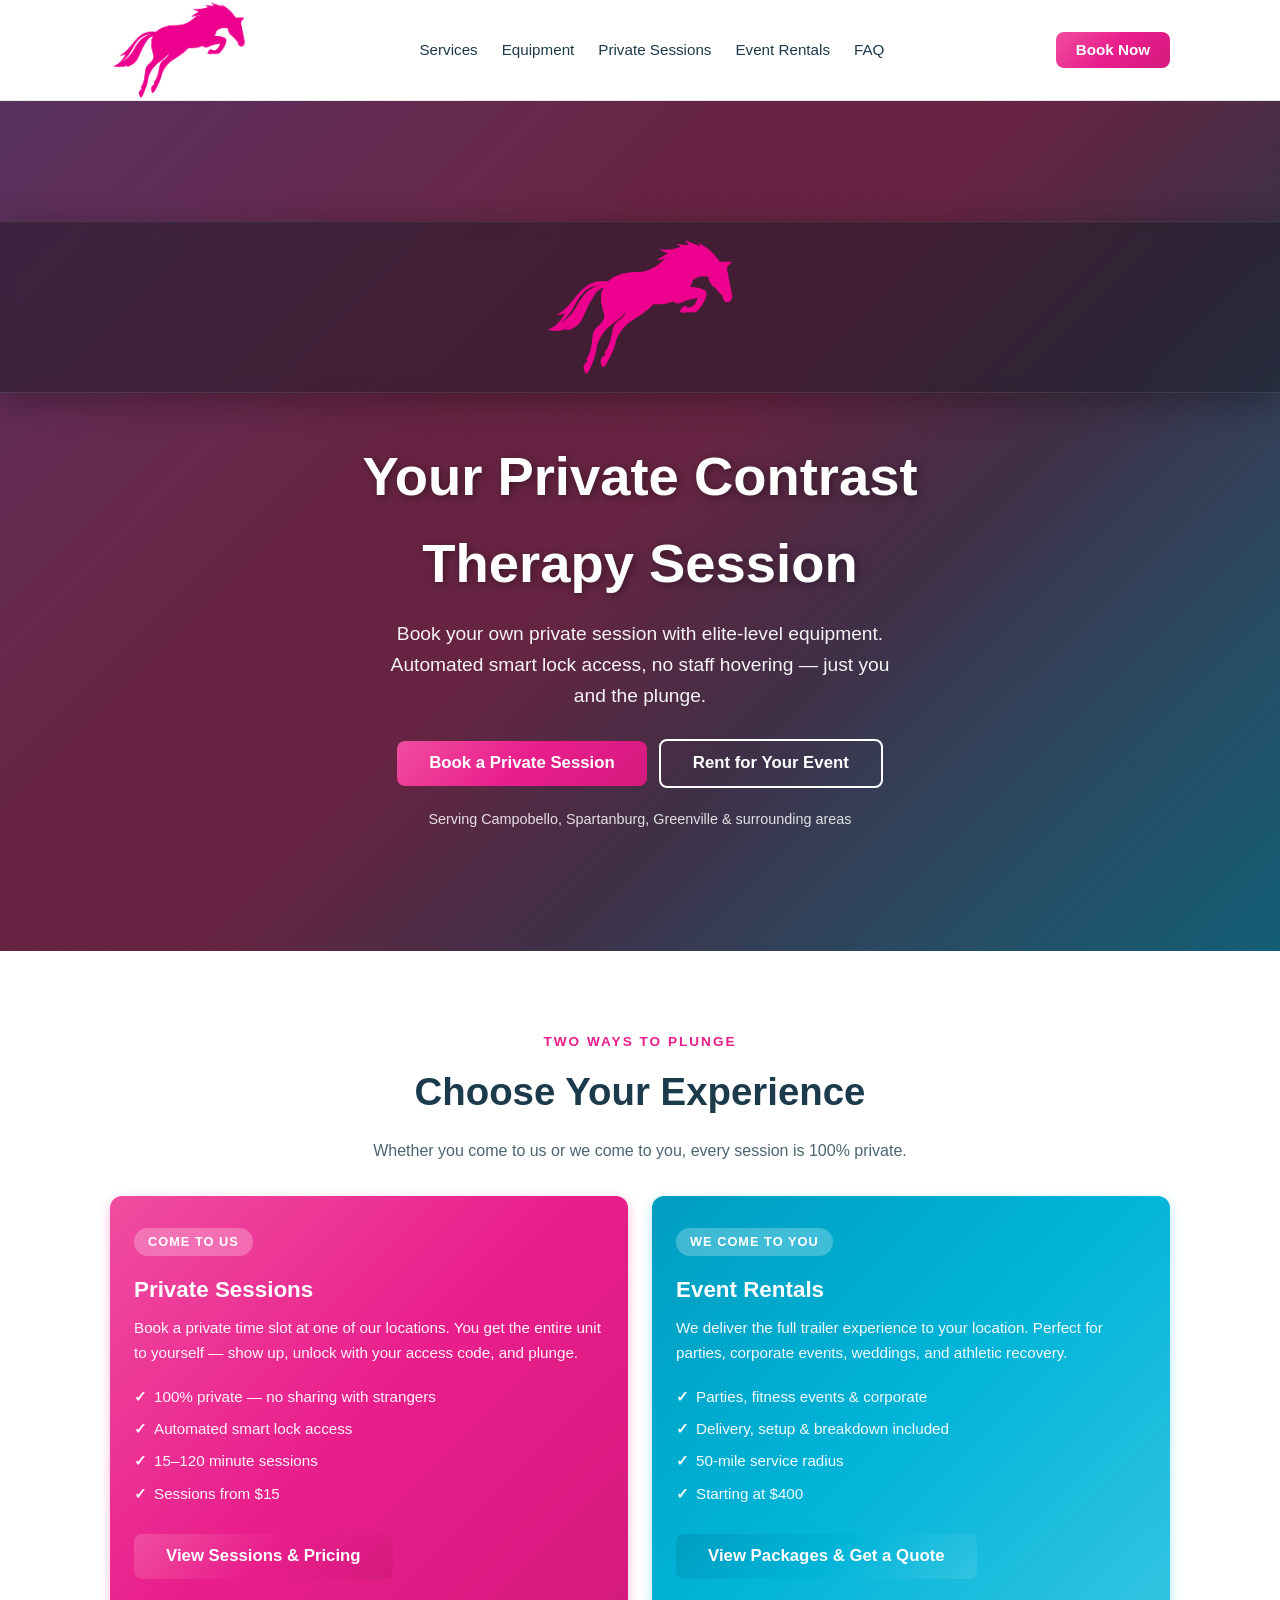
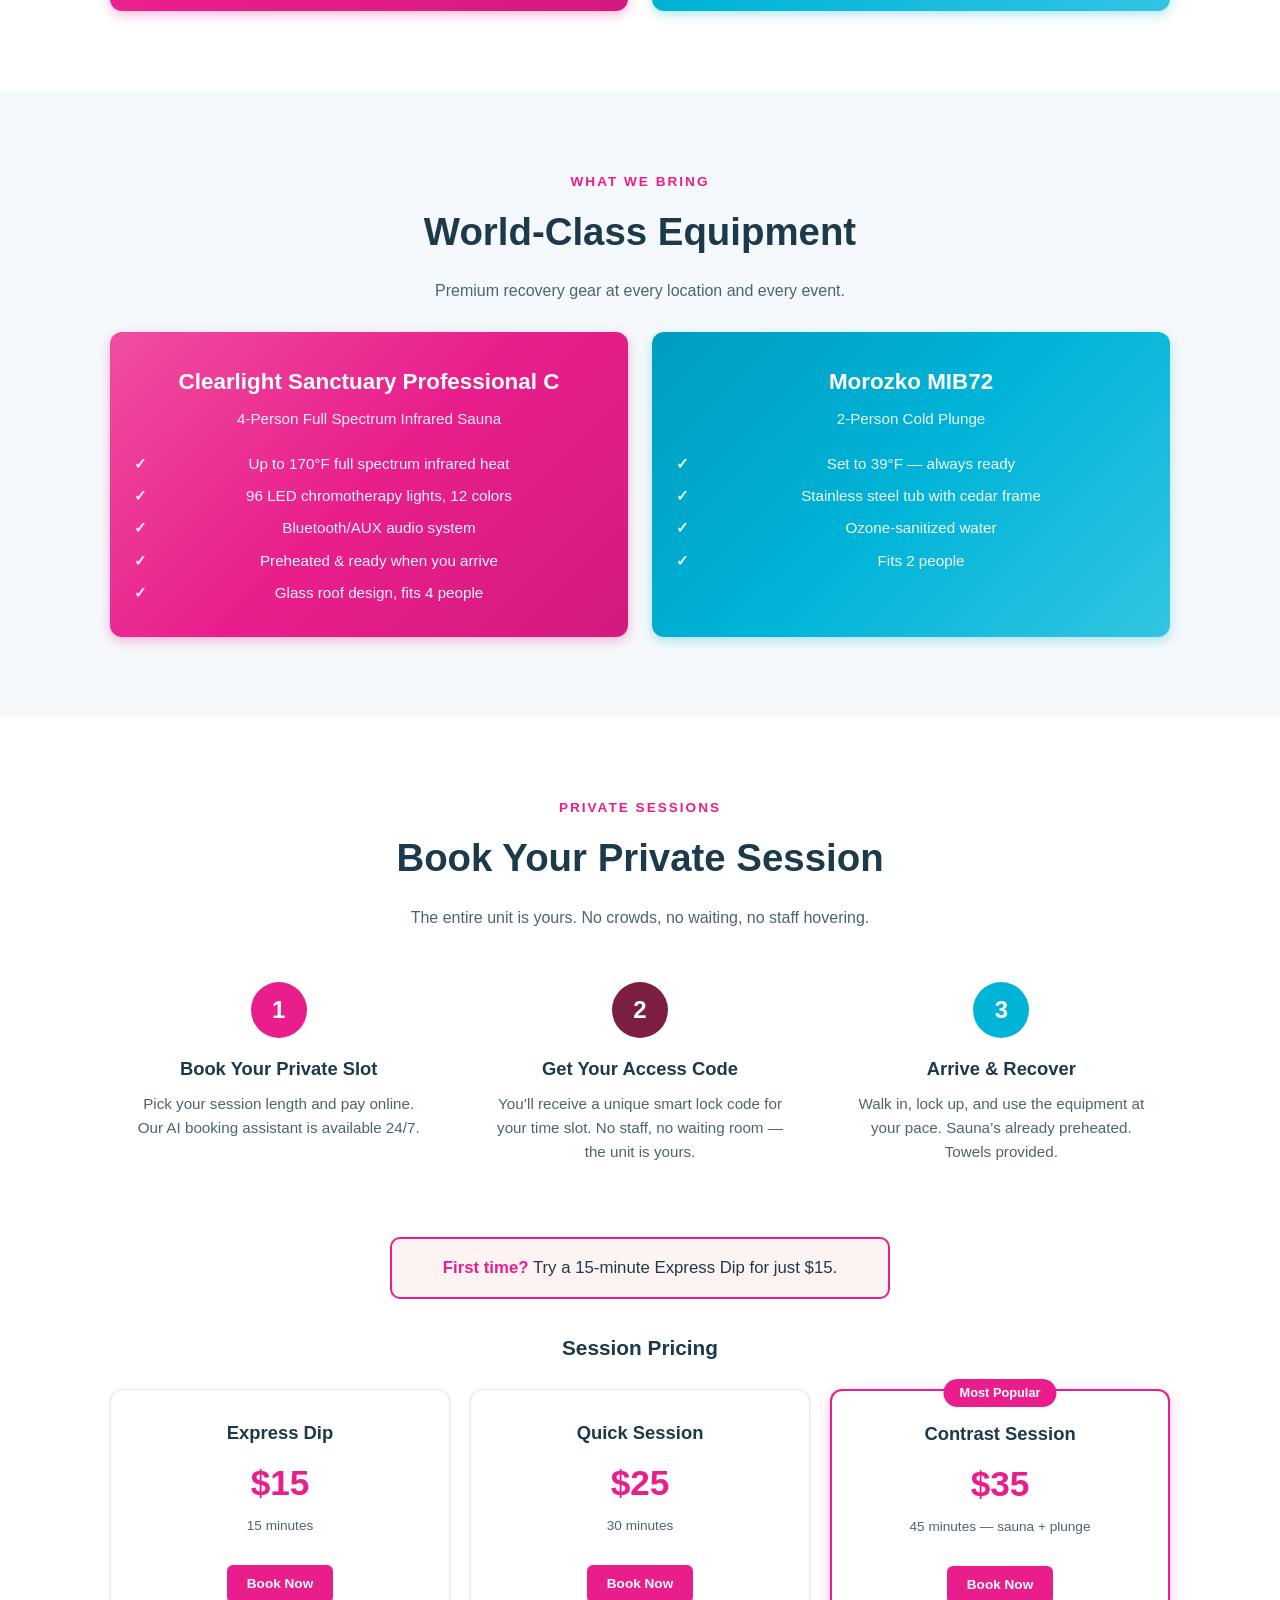
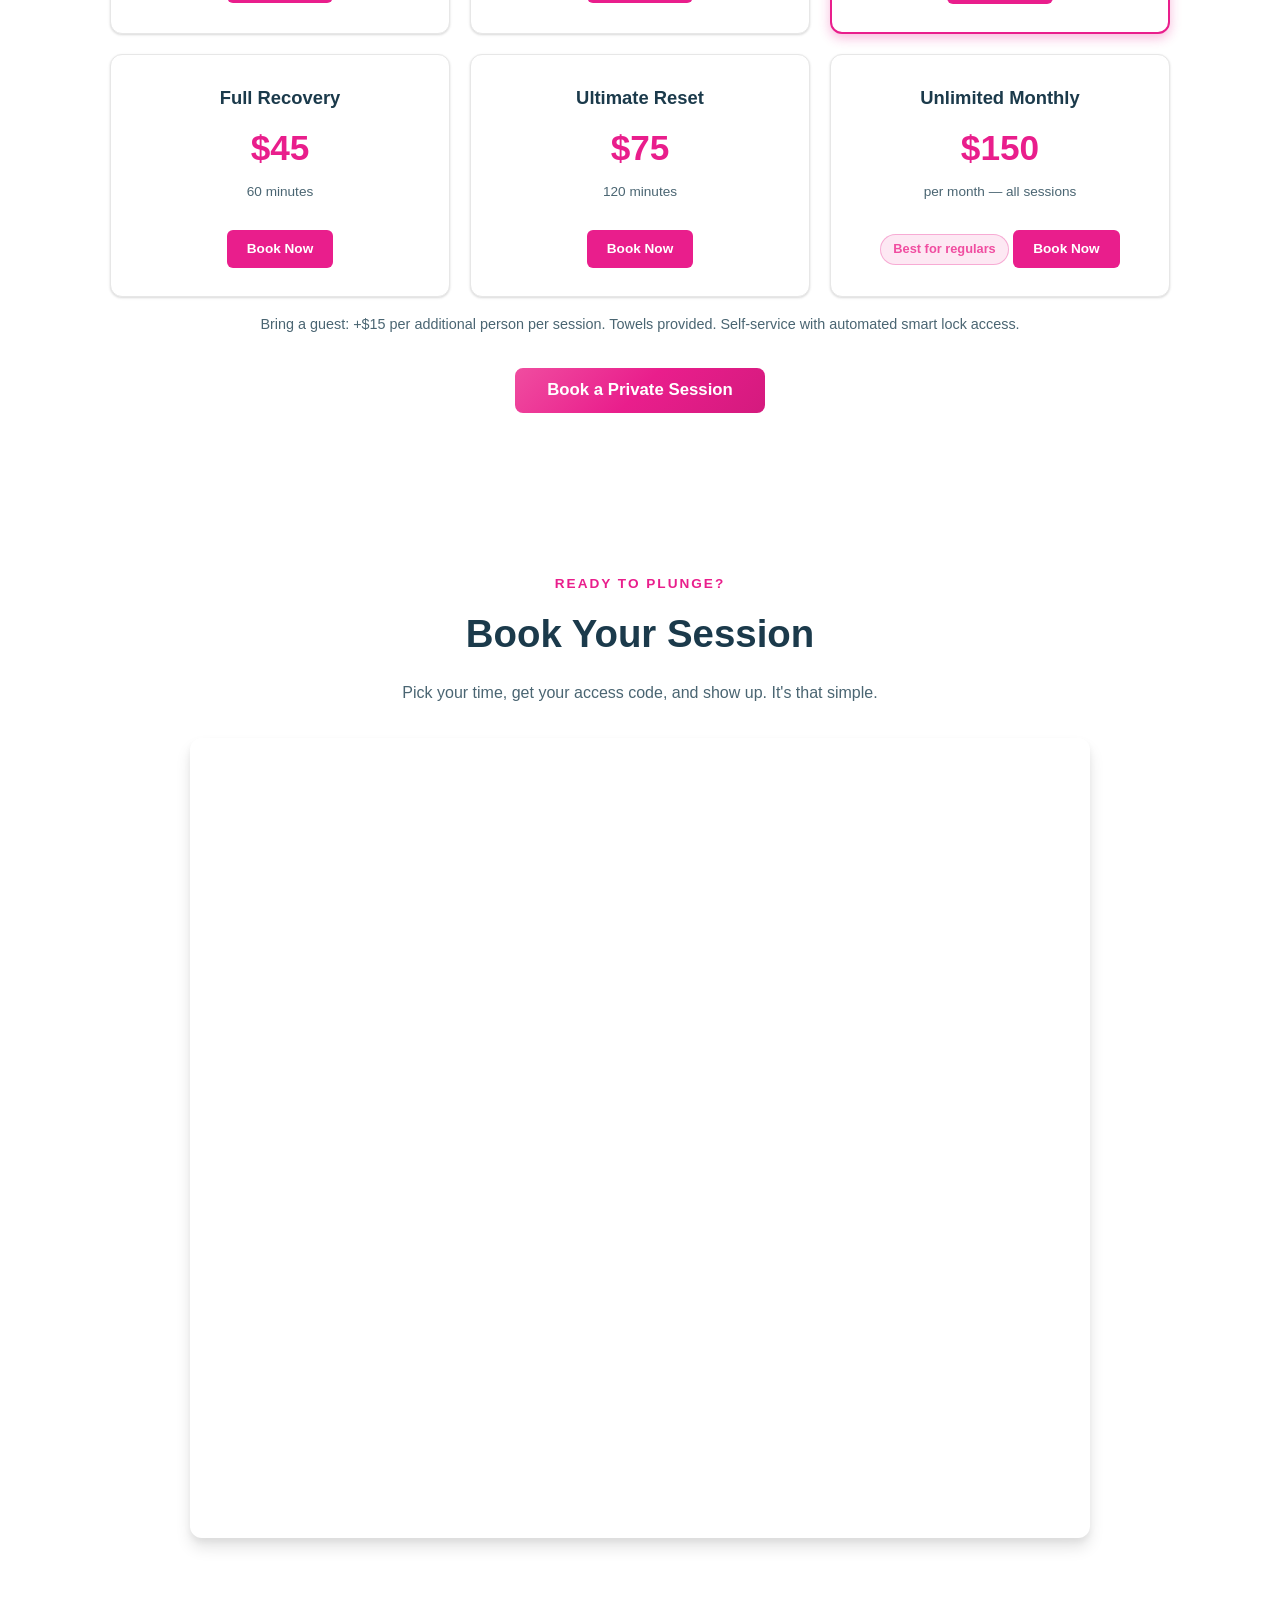
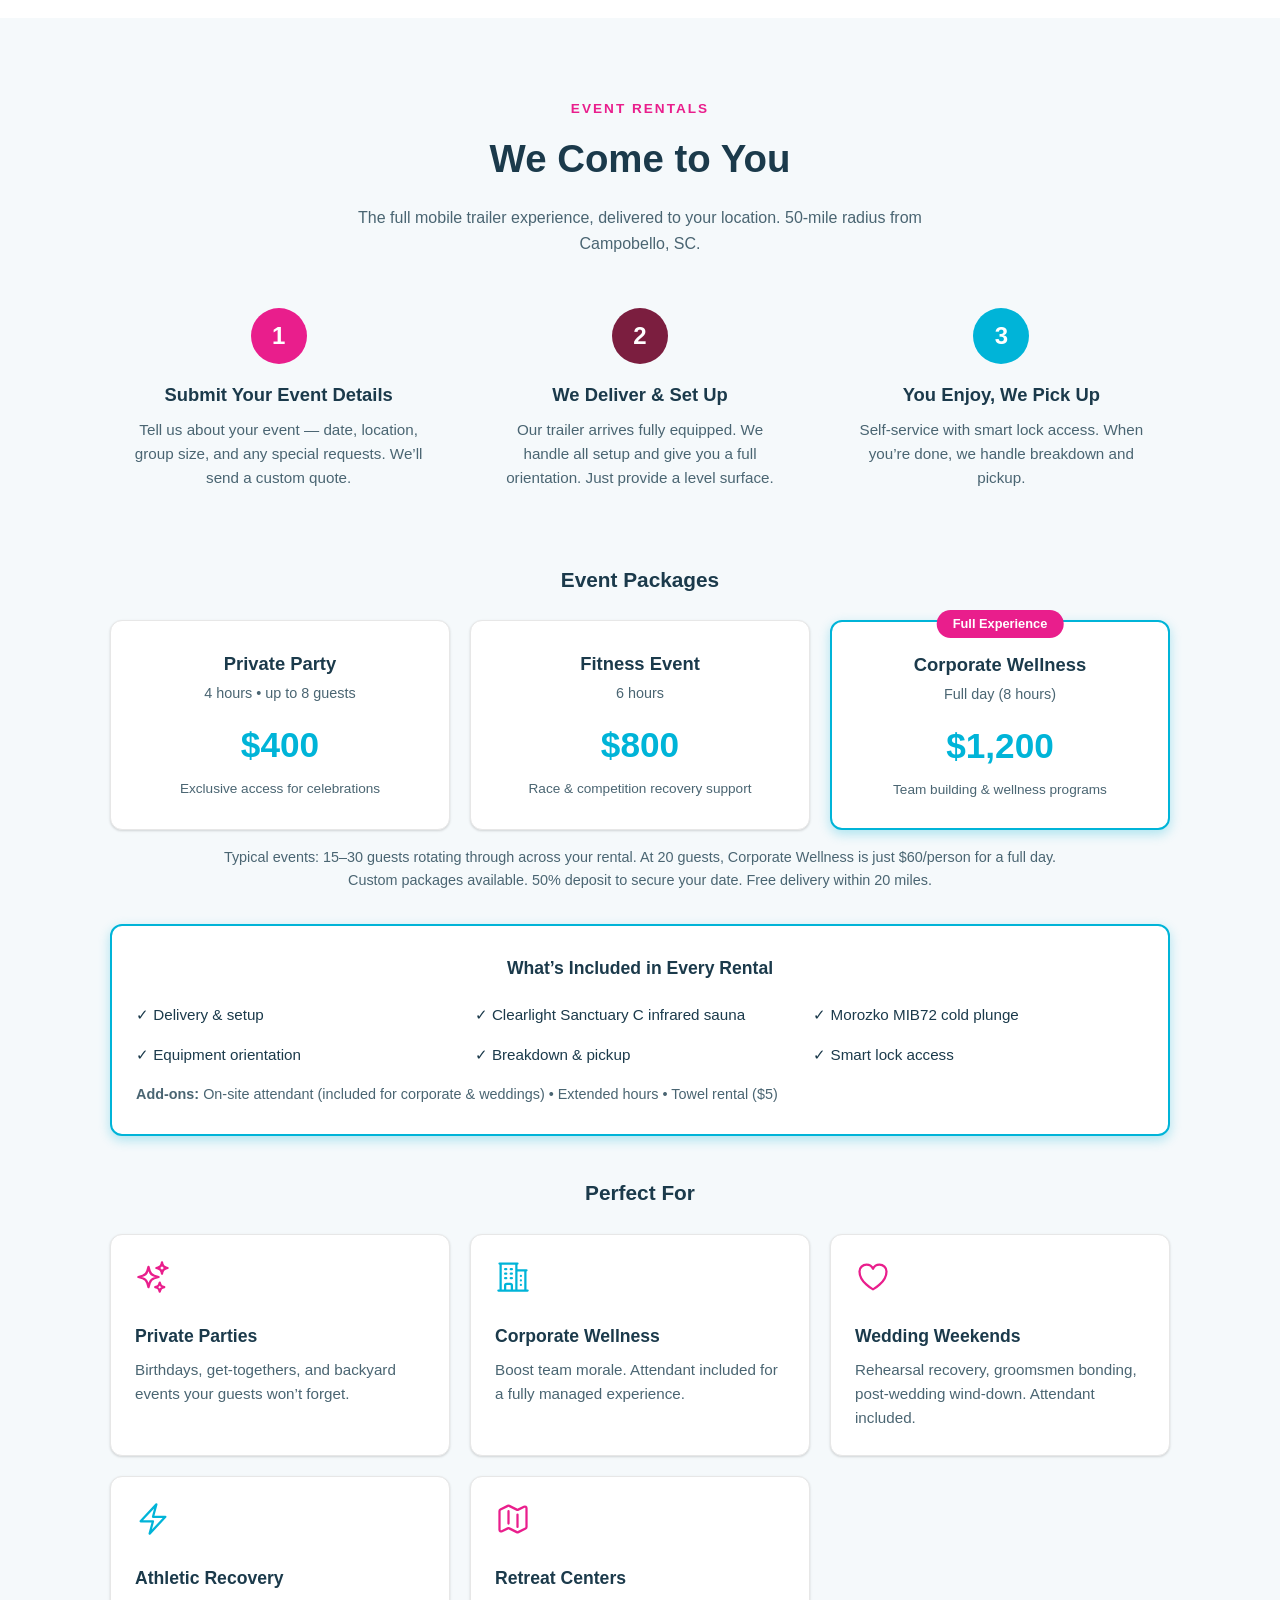
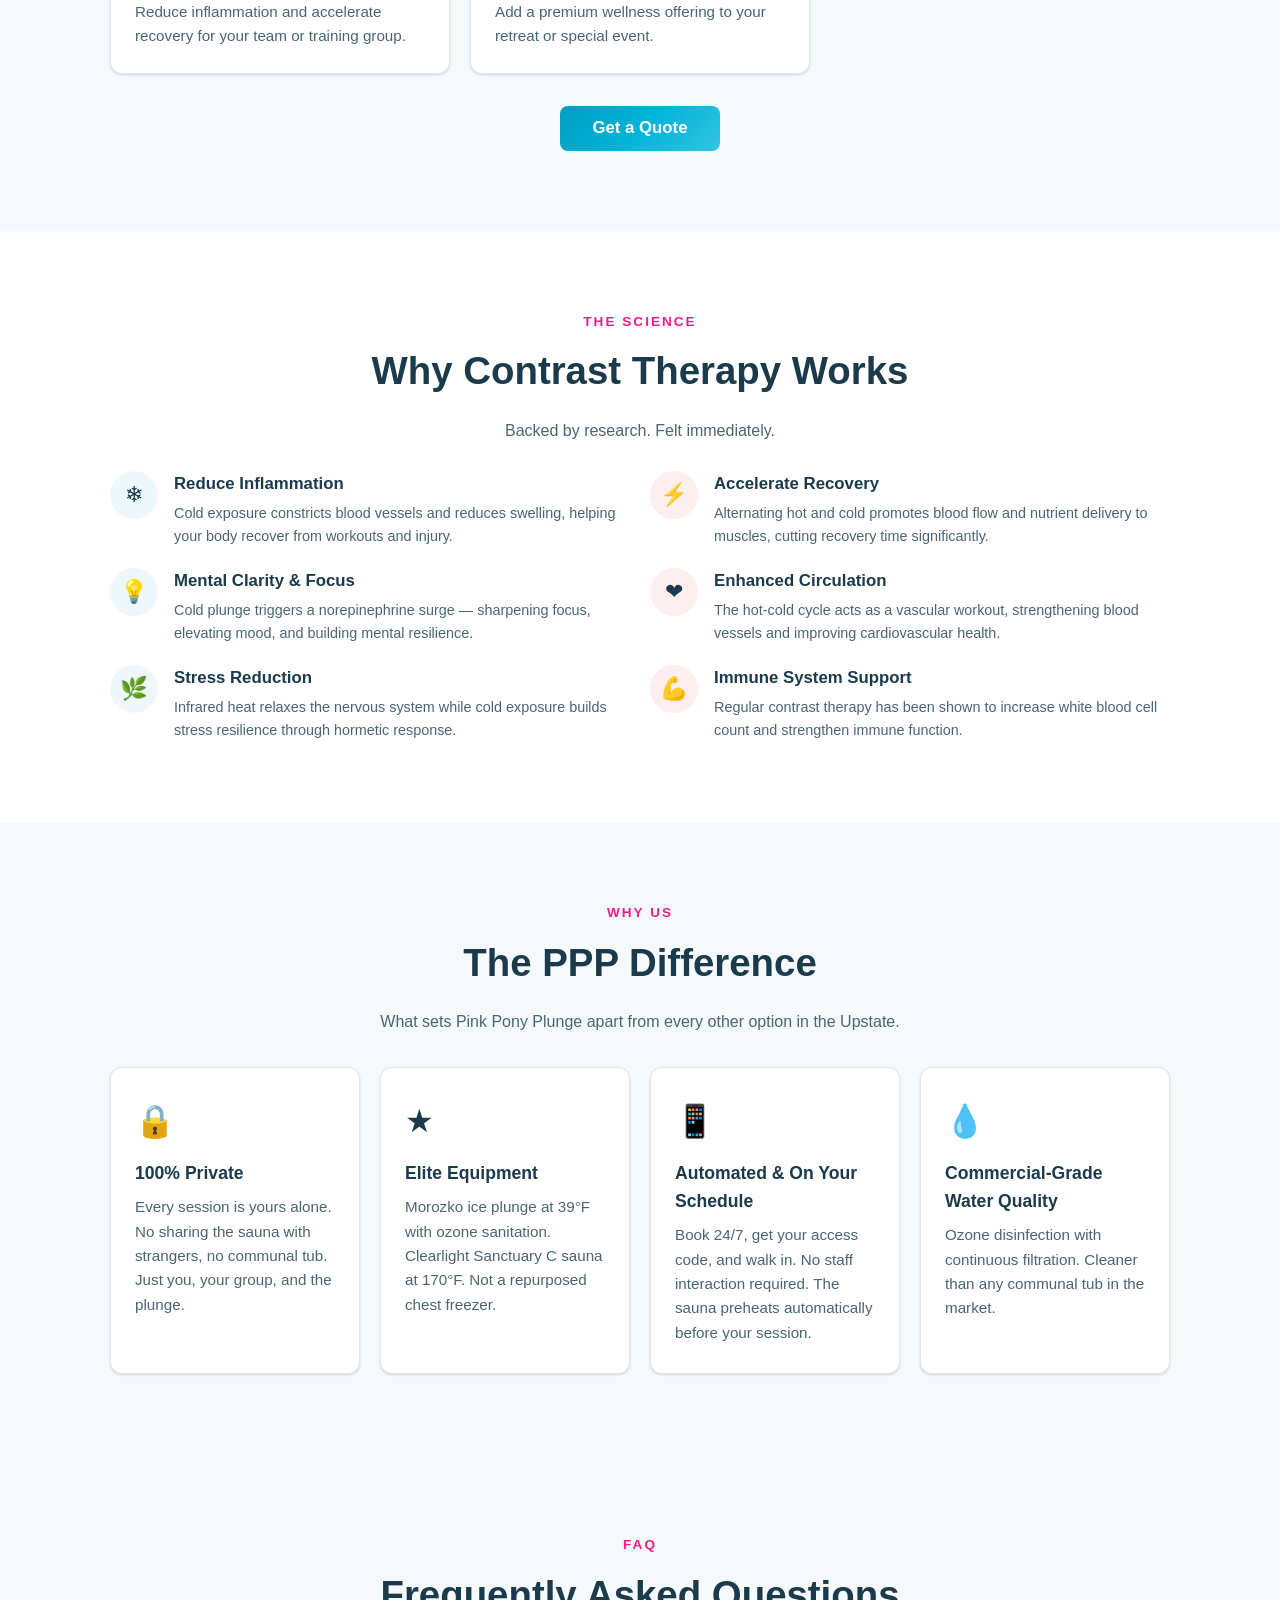
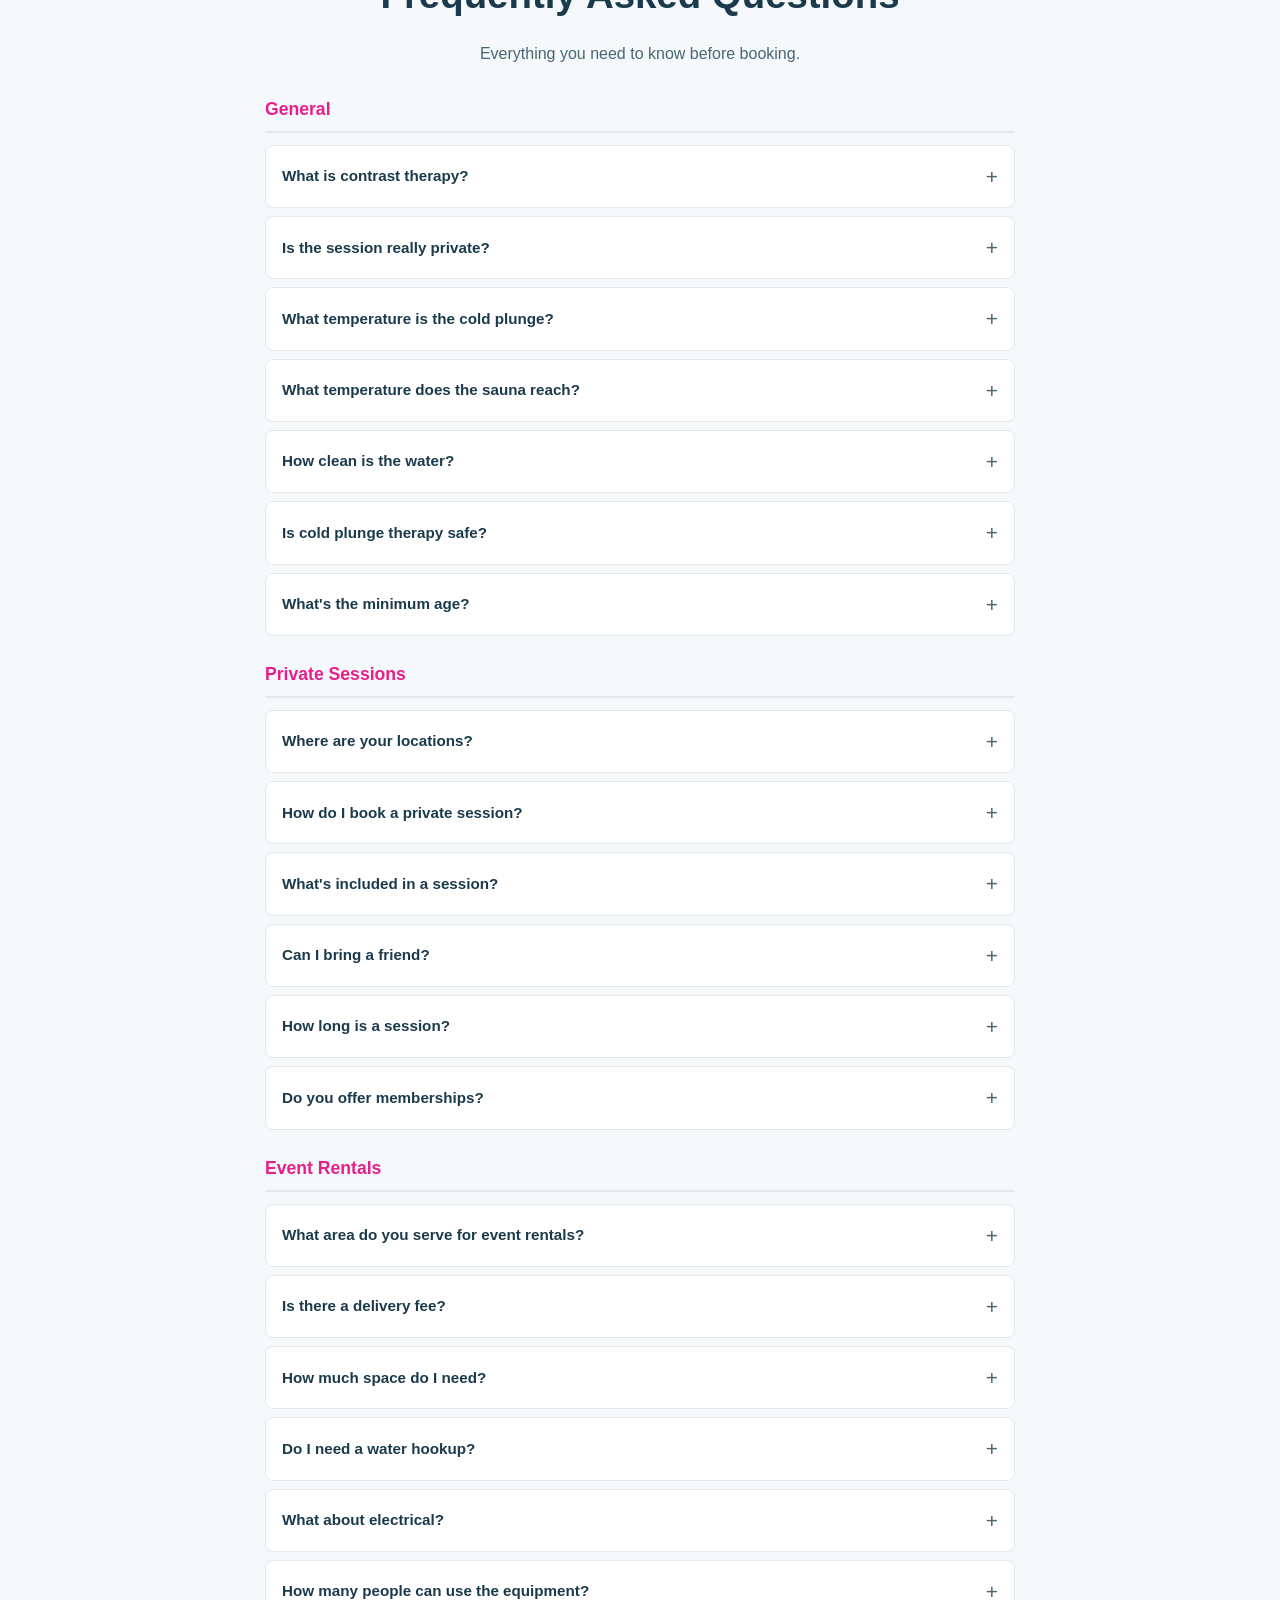
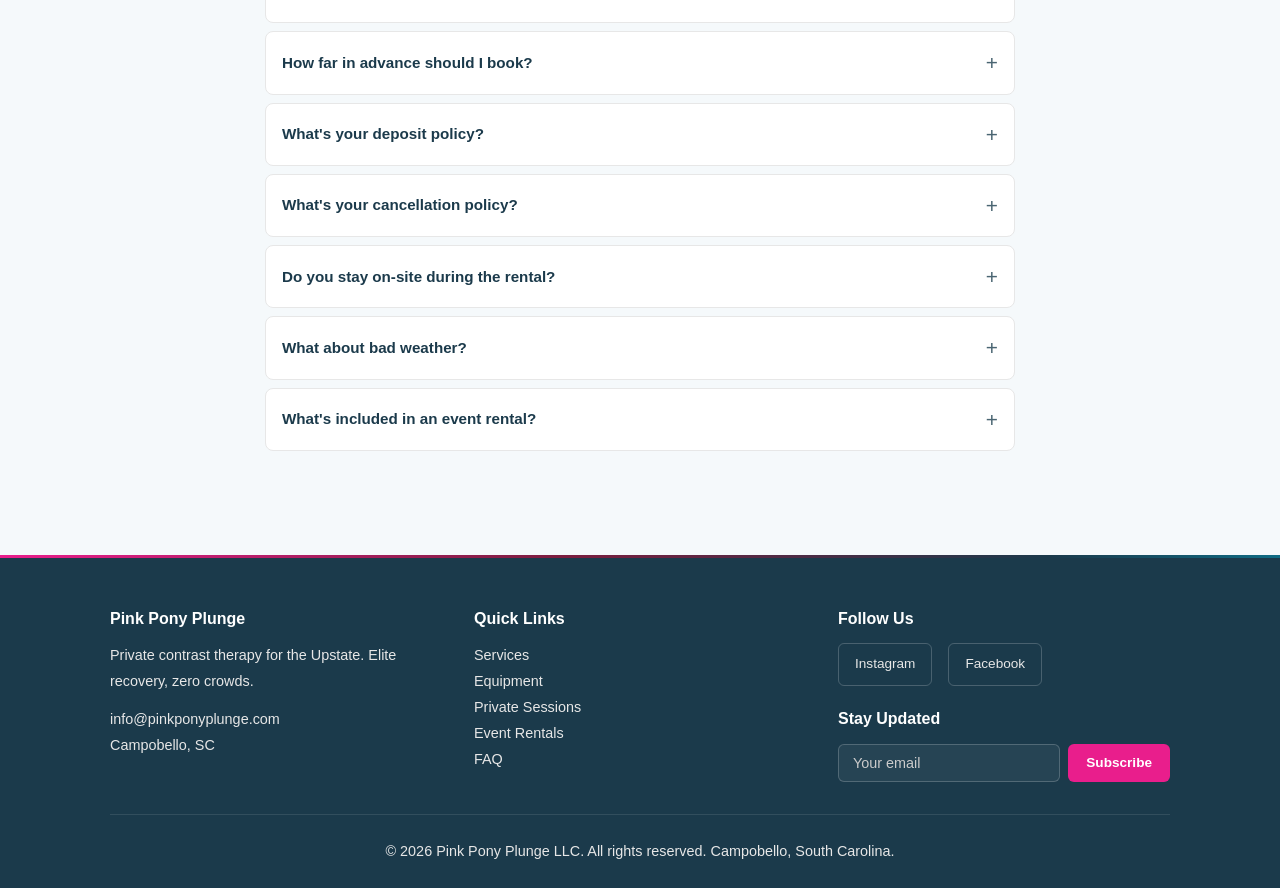
==== commit c41c693c: "Use pink pony silhouette for navbar/hero logos, remove circle clipping Co-Authored-By: Claude Opus 4" ====
--- a/index.html
+++ b/index.html
@@ -21,8 +21,8 @@
     <nav class="navbar">
         <div class="container">
             <a href="#" class="nav-logo">
-                <img src="assets/logo-badge.jpeg" alt="Pink Pony Plunge logo"
-                    style="height: 80px; width: auto; border-radius: 50%;">
+                <img src="assets/pink-pony.png" alt="Pink Pony Plunge logo"
+                    style="height: 100px; width: auto;">
             </a>
 
             <ul class="nav-links">
@@ -61,7 +61,7 @@
         <div class="hero-overlay"></div>
         <div class="container">
             <div class="hero-ribbon">
-                <img src="assets/logo-badge.jpeg" alt="Pink Pony Plunge complete logo" class="hero-logo" style="border-radius: 50%;">
+                <img src="assets/pink-pony.png" alt="Pink Pony Plunge complete logo" class="hero-logo">
             </div>
             <h1>Your Private Contrast<br>Therapy Session</h1>
             <p class="tagline">Book your own private session with elite-level equipment. Automated smart lock access, no staff hovering &mdash; just you and the plunge.</p>
--- a/styles.css
+++ b/styles.css
@@ -340,9 +340,8 @@
 }
 
 .hero-logo {
-  width: 120px;
-  height: 120px;
-  object-fit: cover;
+  height: 140px;
+  width: auto;
   display: block;
   margin: 0 auto;
 }
